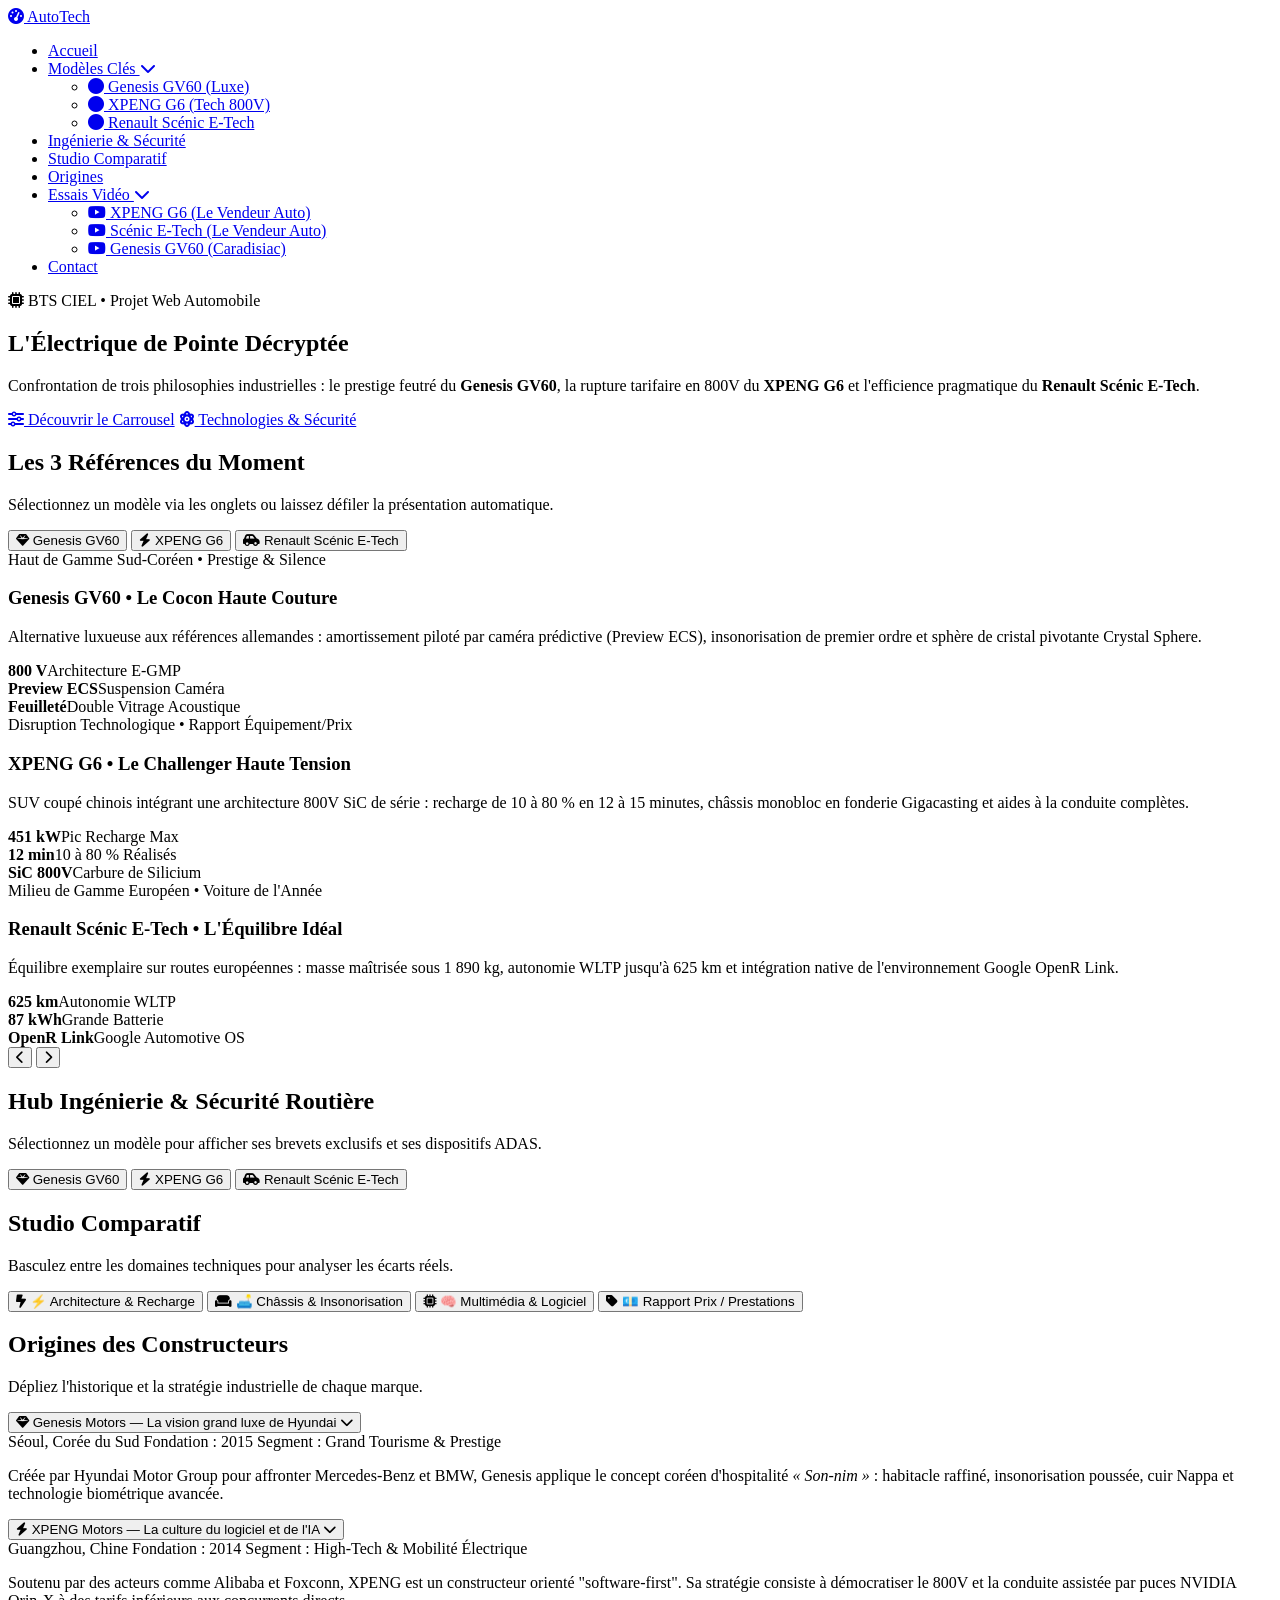
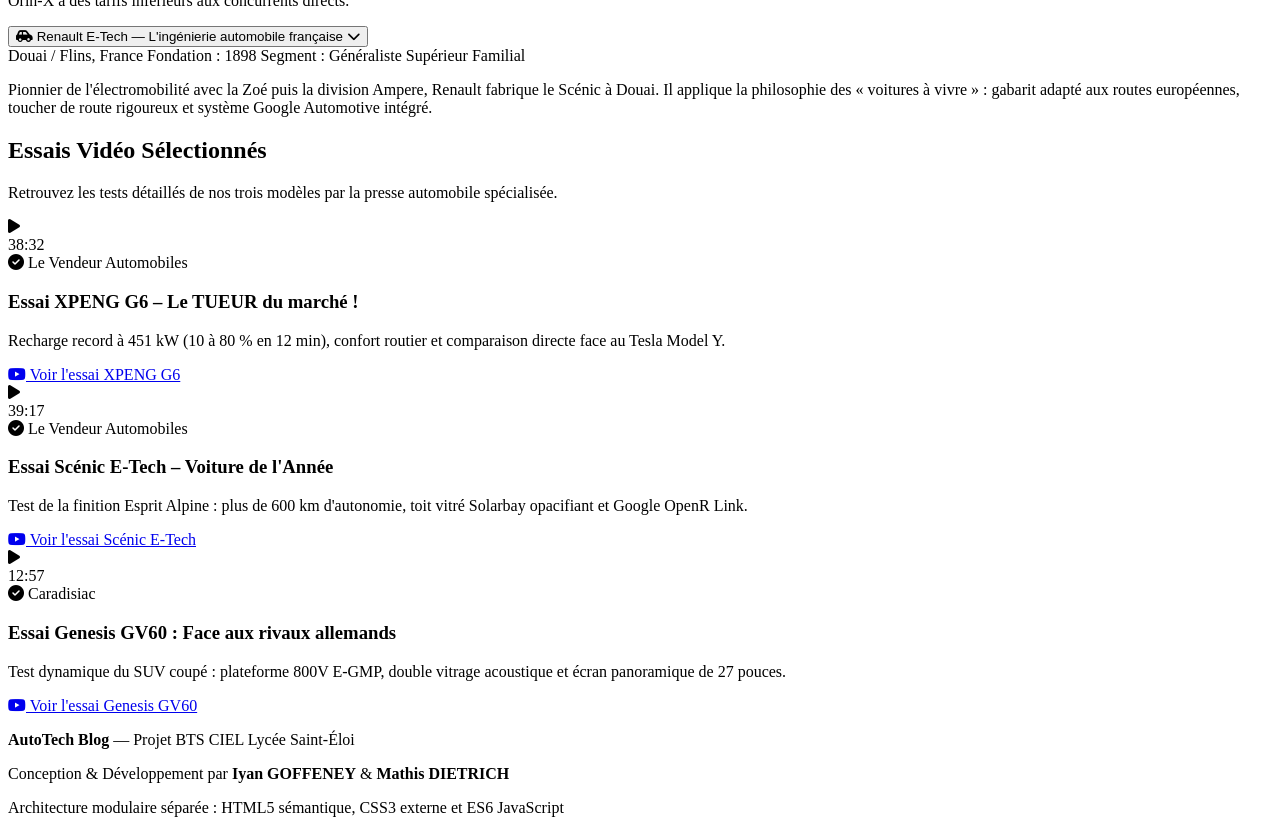
==== index.html @ 4a1c397e "Create index.html" ====
<!DOCTYPE html>
<html lang="fr">
<head>
  <meta charset="UTF-8">
  <meta name="viewport" content="width=device-width, initial-scale=1.0">
  <title>AutoTech Studio | Décryptage Automobile</title>
  <link rel="stylesheet" href="https://cdnjs.cloudflare.com/ajax/libs/font-awesome/6.4.0/css/all.min.css">
  <link rel="stylesheet" href="style.css">
  <script src="script.js" defer></script>
</head>
<body>

  <!-- Navigation principale -->
  <header class="navbar">
    <a href="#accueil" class="logo">
      <i class="fa-solid fa-gauge-high"></i> Auto<span>Tech</span>
    </a>

    <nav>
      <ul class="nav-links">
        <li><a href="#accueil">Accueil</a></li>
        <li class="dropdown">
          <a href="#marches">Modèles Clés <i class="fa-solid fa-chevron-down nav-arrow"></i></a>
          <ul class="dropdown-menu">
            <li><a href="#marches" onclick="goToSlide(0)"><i class="fa-solid fa-circle dot-genesis"></i> Genesis GV60 (Luxe)</a></li>
            <li><a href="#marches" onclick="goToSlide(1)"><i class="fa-solid fa-circle dot-xpeng"></i> XPENG G6 (Tech 800V)</a></li>
            <li><a href="#marches" onclick="goToSlide(2)"><i class="fa-solid fa-circle dot-renault"></i> Renault Scénic E-Tech</a></li>
          </ul>
        </li>
        <li><a href="#hub-tech">Ingénierie & Sécurité</a></li>
        <li><a href="#studio-comparatif">Studio Comparatif</a></li>
        <li><a href="#origines">Origines</a></li>
        <li class="dropdown">
          <a href="#essais-video">Essais Vidéo <i class="fa-solid fa-chevron-down nav-arrow"></i></a>
          <ul class="dropdown-menu">
            <li><a href="https://www.youtube.com/watch?v=ltkXoJF8B-E" target="_blank" rel="noopener noreferrer"><i class="fa-brands fa-youtube yt-icon"></i> XPENG G6 (Le Vendeur Auto)</a></li>
            <li><a href="https://www.youtube.com/watch?v=4BuDb6ZACgM" target="_blank" rel="noopener noreferrer"><i class="fa-brands fa-youtube yt-icon"></i> Scénic E-Tech (Le Vendeur Auto)</a></li>
            <li><a href="https://www.youtube.com/watch?v=0FBfq4QhIoo" target="_blank" rel="noopener noreferrer"><i class="fa-brands fa-youtube yt-icon"></i> Genesis GV60 (Caradisiac)</a></li>
          </ul>
        </li>
        <li><a href="#contact">Contact</a></li>
      </ul>
    </nav>
  </header>

  <!-- Section Accueil / Hero -->
  <section id="accueil" class="hero">
    <div class="hero-container">
      <span class="hero-badge"><i class="fa-solid fa-microchip"></i> BTS CIEL • Projet Web Automobile</span>
      <h1>L'Électrique de Pointe Décryptée</h1>
      <p>Confrontation de trois philosophies industrielles : le prestige feutré du <strong>Genesis GV60</strong>, la rupture tarifaire en 800V du <strong>XPENG G6</strong> et l'efficience pragmatique du <strong>Renault Scénic E-Tech</strong>.</p>
      <div class="hero-actions">
        <a href="#marches" class="btn-hero"><i class="fa-solid fa-sliders"></i> Découvrir le Carrousel</a>
        <a href="#hub-tech" class="btn-hero-outline"><i class="fa-solid fa-atom"></i> Technologies & Sécurité</a>
      </div>
    </div>
  </section>

  <!-- Section Carrousel interactif avec onglets et défilement automatique -->
  <section id="marches" class="carousel-section">
    <div class="section-header">
      <h2 class="section-title">Les 3 Références du Moment</h2>
      <p class="section-desc">Sélectionnez un modèle via les onglets ou laissez défiler la présentation automatique.</p>
    </div>

    <!-- Onglets de sélection directe du véhicule -->
    <div class="carousel-tabs-nav">
      <button class="car-tab active" onclick="goToSlide(0)">
        <i class="fa-solid fa-gem dot-genesis"></i> Genesis GV60
      </button>
      <button class="car-tab" onclick="goToSlide(1)">
        <i class="fa-solid fa-bolt dot-xpeng"></i> XPENG G6
      </button>
      <button class="car-tab" onclick="goToSlide(2)">
        <i class="fa-solid fa-car-side dot-renault"></i> Renault Scénic E-Tech
      </button>
    </div>

    <div class="carousel-wrapper">
      <div class="carousel-track">
        
        <!-- Slide 0 : Genesis -->
        <article class="carousel-slide slide-gv60 active">
          <span class="brand-pill pill-genesis">Haut de Gamme Sud-Coréen • Prestige & Silence</span>
          <h3>Genesis GV60 • Le Cocon Haute Couture</h3>
          <p>Alternative luxueuse aux références allemandes : amortissement piloté par caméra prédictive (Preview ECS), insonorisation de premier ordre et sphère de cristal pivotante Crystal Sphere.</p>
          <div class="specs-chips">
            <div class="spec-chip"><strong>800 V</strong><span>Architecture E-GMP</span></div>
            <div class="spec-chip"><strong>Preview ECS</strong><span>Suspension Caméra</span></div>
            <div class="spec-chip"><strong>Feuilleté</strong><span>Double Vitrage Acoustique</span></div>
          </div>
        </article>

        <!-- Slide 1 : XPENG -->
        <article class="carousel-slide slide-g6">
          <span class="brand-pill pill-xpeng">Disruption Technologique • Rapport Équipement/Prix</span>
          <h3>XPENG G6 • Le Challenger Haute Tension</h3>
          <p>SUV coupé chinois intégrant une architecture 800V SiC de série : recharge de 10 à 80 % en 12 à 15 minutes, châssis monobloc en fonderie Gigacasting et aides à la conduite complètes.</p>
          <div class="specs-chips">
            <div class="spec-chip"><strong>451 kW</strong><span>Pic Recharge Max</span></div>
            <div class="spec-chip"><strong>12 min</strong><span>10 à 80 % Réalisés</span></div>
            <div class="spec-chip"><strong>SiC 800V</strong><span>Carbure de Silicium</span></div>
          </div>
        </article>

        <!-- Slide 2 : Renault -->
        <article class="carousel-slide slide-scenic">
          <span class="brand-pill pill-renault">Milieu de Gamme Européen • Voiture de l'Année</span>
          <h3>Renault Scénic E-Tech • L'Équilibre Idéal</h3>
          <p>Équilibre exemplaire sur routes européennes : masse maîtrisée sous 1 890 kg, autonomie WLTP jusqu'à 625 km et intégration native de l'environnement Google OpenR Link.</p>
          <div class="specs-chips">
            <div class="spec-chip"><strong>625 km</strong><span>Autonomie WLTP</span></div>
            <div class="spec-chip"><strong>87 kWh</strong><span>Grande Batterie</span></div>
            <div class="spec-chip"><strong>OpenR Link</strong><span>Google Automotive OS</span></div>
          </div>
        </article>

      </div>

      <button class="carousel-ctrl ctrl-prev" id="btnPrev" aria-label="Précédent"><i class="fa-solid fa-chevron-left"></i></button>
      <button class="carousel-ctrl ctrl-next" id="btnNext" aria-label="Suivant"><i class="fa-solid fa-chevron-right"></i></button>
    </div>
  </section>

  <!-- Section Hub Ingénierie & Sécurité -->
  <section id="hub-tech" class="hub-container">
    <div class="section-header">
      <h2 class="section-title">Hub Ingénierie & Sécurité Routière</h2>
      <p class="section-desc">Sélectionnez un modèle pour afficher ses brevets exclusifs et ses dispositifs ADAS.</p>
    </div>

    <div class="model-selector-bar">
      <button class="model-nav-btn active-genesis" id="btnModelGenesis" onclick="selectModelHub('genesis')">
        <i class="fa-solid fa-gem dot-genesis"></i> Genesis GV60
      </button>
      <button class="model-nav-btn" id="btnModelXpeng" onclick="selectModelHub('xpeng')">
        <i class="fa-solid fa-bolt dot-xpeng"></i> XPENG G6
      </button>
      <button class="model-nav-btn" id="btnModelRenault" onclick="selectModelHub('renault')">
        <i class="fa-solid fa-car-side dot-renault"></i> Renault Scénic E-Tech
      </button>
    </div>

    <div class="hub-content-card" id="hubCard"></div>
  </section>

  <!-- Section Studio Comparatif -->
  <section id="studio-comparatif" class="studio-container">
    <div class="section-header">
      <h2 class="section-title">Studio Comparatif</h2>
      <p class="section-desc">Basculez entre les domaines techniques pour analyser les écarts réels.</p>
    </div>

    <div class="studio-tabs">
      <button class="tab-btn active" onclick="switchTopic('recharge', this)">
        <i class="fa-solid fa-bolt-lightning"></i> ⚡ Architecture & Recharge
      </button>
      <button class="tab-btn" onclick="switchTopic('confort', this)">
        <i class="fa-solid fa-couch"></i> 🛋️ Châssis & Insonorisation
      </button>
      <button class="tab-btn" onclick="switchTopic('multimedia', this)">
        <i class="fa-solid fa-microchip"></i> 🧠 Multimédia & Logiciel
      </button>
      <button class="tab-btn" onclick="switchTopic('budget', this)">
        <i class="fa-solid fa-tag"></i> 💶 Rapport Prix / Prestations
      </button>
    </div>

    <div class="comparison-cards-grid" id="comparisonGrid"></div>
  </section>

  <!-- Section Origines des constructeurs -->
  <section id="origines" class="accordion-section">
    <div class="section-header">
      <h2 class="section-title">Origines des Constructeurs</h2>
      <p class="section-desc">Dépliez l'historique et la stratégie industrielle de chaque marque.</p>
    </div>

    <div class="accordion-item active">
      <button class="accordion-header" onclick="toggleAccordion(this)">
        <span><i class="fa-solid fa-gem dot-genesis"></i> Genesis Motors — La vision grand luxe de Hyundai</span>
        <i class="fa-solid fa-chevron-down chevron"></i>
      </button>
      <div class="accordion-body">
        <div class="brand-meta">
          <span class="meta-tag">Séoul, Corée du Sud</span>
          <span class="meta-tag">Fondation : 2015</span>
          <span class="meta-tag">Segment : Grand Tourisme & Prestige</span>
        </div>
        <p>Créée par Hyundai Motor Group pour affronter Mercedes-Benz et BMW, Genesis applique le concept coréen d'hospitalité <em>« Son-nim »</em> : habitacle raffiné, insonorisation poussée, cuir Nappa et technologie biométrique avancée.</p>
      </div>
    </div>

    <div class="accordion-item">
      <button class="accordion-header" onclick="toggleAccordion(this)">
        <span><i class="fa-solid fa-bolt dot-xpeng"></i> XPENG Motors — La culture du logiciel et de l'IA</span>
        <i class="fa-solid fa-chevron-down chevron"></i>
      </button>
      <div class="accordion-body">
        <div class="brand-meta">
          <span class="meta-tag">Guangzhou, Chine</span>
          <span class="meta-tag">Fondation : 2014</span>
          <span class="meta-tag">Segment : High-Tech & Mobilité Électrique</span>
        </div>
        <p>Soutenu par des acteurs comme Alibaba et Foxconn, XPENG est un constructeur orienté "software-first". Sa stratégie consiste à démocratiser le 800V et la conduite assistée par puces NVIDIA Orin-X à des tarifs inférieurs aux concurrents directs.</p>
      </div>
    </div>

    <div class="accordion-item">
      <button class="accordion-header" onclick="toggleAccordion(this)">
        <span><i class="fa-solid fa-car-side dot-renault"></i> Renault E-Tech — L'ingénierie automobile française</span>
        <i class="fa-solid fa-chevron-down chevron"></i>
      </button>
      <div class="accordion-body">
        <div class="brand-meta">
          <span class="meta-tag">Douai / Flins, France</span>
          <span class="meta-tag">Fondation : 1898</span>
          <span class="meta-tag">Segment : Généraliste Supérieur Familial</span>
        </div>
        <p>Pionnier de l'électromobilité avec la Zoé puis la division Ampere, Renault fabrique le Scénic à Douai. Il applique la philosophie des « voitures à vivre » : gabarit adapté aux routes européennes, toucher de route rigoureux et système Google Automotive intégré.</p>
      </div>
    </div>
  </section>

  <!-- Section Essais Vidéo YouTube -->
  <section id="essais-video" class="video-section">
    <div class="section-header">
      <h2 class="section-title">Essais Vidéo Sélectionnés</h2>
      <p class="section-desc">Retrouvez les tests détaillés de nos trois modèles par la presse automobile spécialisée.</p>
    </div>

    <div class="video-grid">
      <article class="video-card">
        <div class="video-screen">
          <div class="play-btn-circle"><i class="fa-solid fa-play"></i></div>
          <span class="video-duration">38:32</span>
        </div>
        <div class="video-card-body">
          <div class="creator-tag"><i class="fa-solid fa-circle-check"></i> Le Vendeur Automobiles</div>
          <h3>Essai XPENG G6 – Le TUEUR du marché !</h3>
          <p>Recharge record à 451 kW (10 à 80 % en 12 min), confort routier et comparaison directe face au Tesla Model Y.</p>
          <a href="https://www.youtube.com/watch?v=ltkXoJF8B-E" target="_blank" rel="noopener noreferrer" class="btn-yt-link">
            <i class="fa-brands fa-youtube"></i> Voir l'essai XPENG G6
          </a>
        </div>
      </article>

      <article class="video-card">
        <div class="video-screen">
          <div class="play-btn-circle"><i class="fa-solid fa-play"></i></div>
          <span class="video-duration">39:17</span>
        </div>
        <div class="video-card-body">
          <div class="creator-tag"><i class="fa-solid fa-circle-check"></i> Le Vendeur Automobiles</div>
          <h3>Essai Scénic E-Tech – Voiture de l'Année</h3>
          <p>Test de la finition Esprit Alpine : plus de 600 km d'autonomie, toit vitré Solarbay opacifiant et Google OpenR Link.</p>
          <a href="https://www.youtube.com/watch?v=4BuDb6ZACgM" target="_blank" rel="noopener noreferrer" class="btn-yt-link">
            <i class="fa-brands fa-youtube"></i> Voir l'essai Scénic E-Tech
          </a>
        </div>
      </article>

      <article class="video-card">
        <div class="video-screen">
          <div class="play-btn-circle"><i class="fa-solid fa-play"></i></div>
          <span class="video-duration">12:57</span>
        </div>
        <div class="video-card-body">
          <div class="creator-tag"><i class="fa-solid fa-circle-check"></i> Caradisiac</div>
          <h3>Essai Genesis GV60 : Face aux rivaux allemands</h3>
          <p>Test dynamique du SUV coupé : plateforme 800V E-GMP, double vitrage acoustique et écran panoramique de 27 pouces.</p>
          <a href="https://www.youtube.com/watch?v=0FBfq4QhIoo" target="_blank" rel="noopener noreferrer" class="btn-yt-link">
            <i class="fa-brands fa-youtube"></i> Voir l'essai Genesis GV60
          </a>
        </div>
      </article>
    </div>
  </section>

  <!-- Pied de page -->
  <footer id="contact">
    <p><strong>AutoTech Blog</strong> — Projet BTS CIEL Lycée Saint-Éloi</p>
    <p>Conception & Développement par <strong>Iyan GOFFENEY</strong> & <strong>Mathis DIETRICH</strong></p>
    <p class="footer-sub">Architecture modulaire séparée : HTML5 sémantique, CSS3 externe et ES6 JavaScript</p>
  </footer>

</body>
</html>
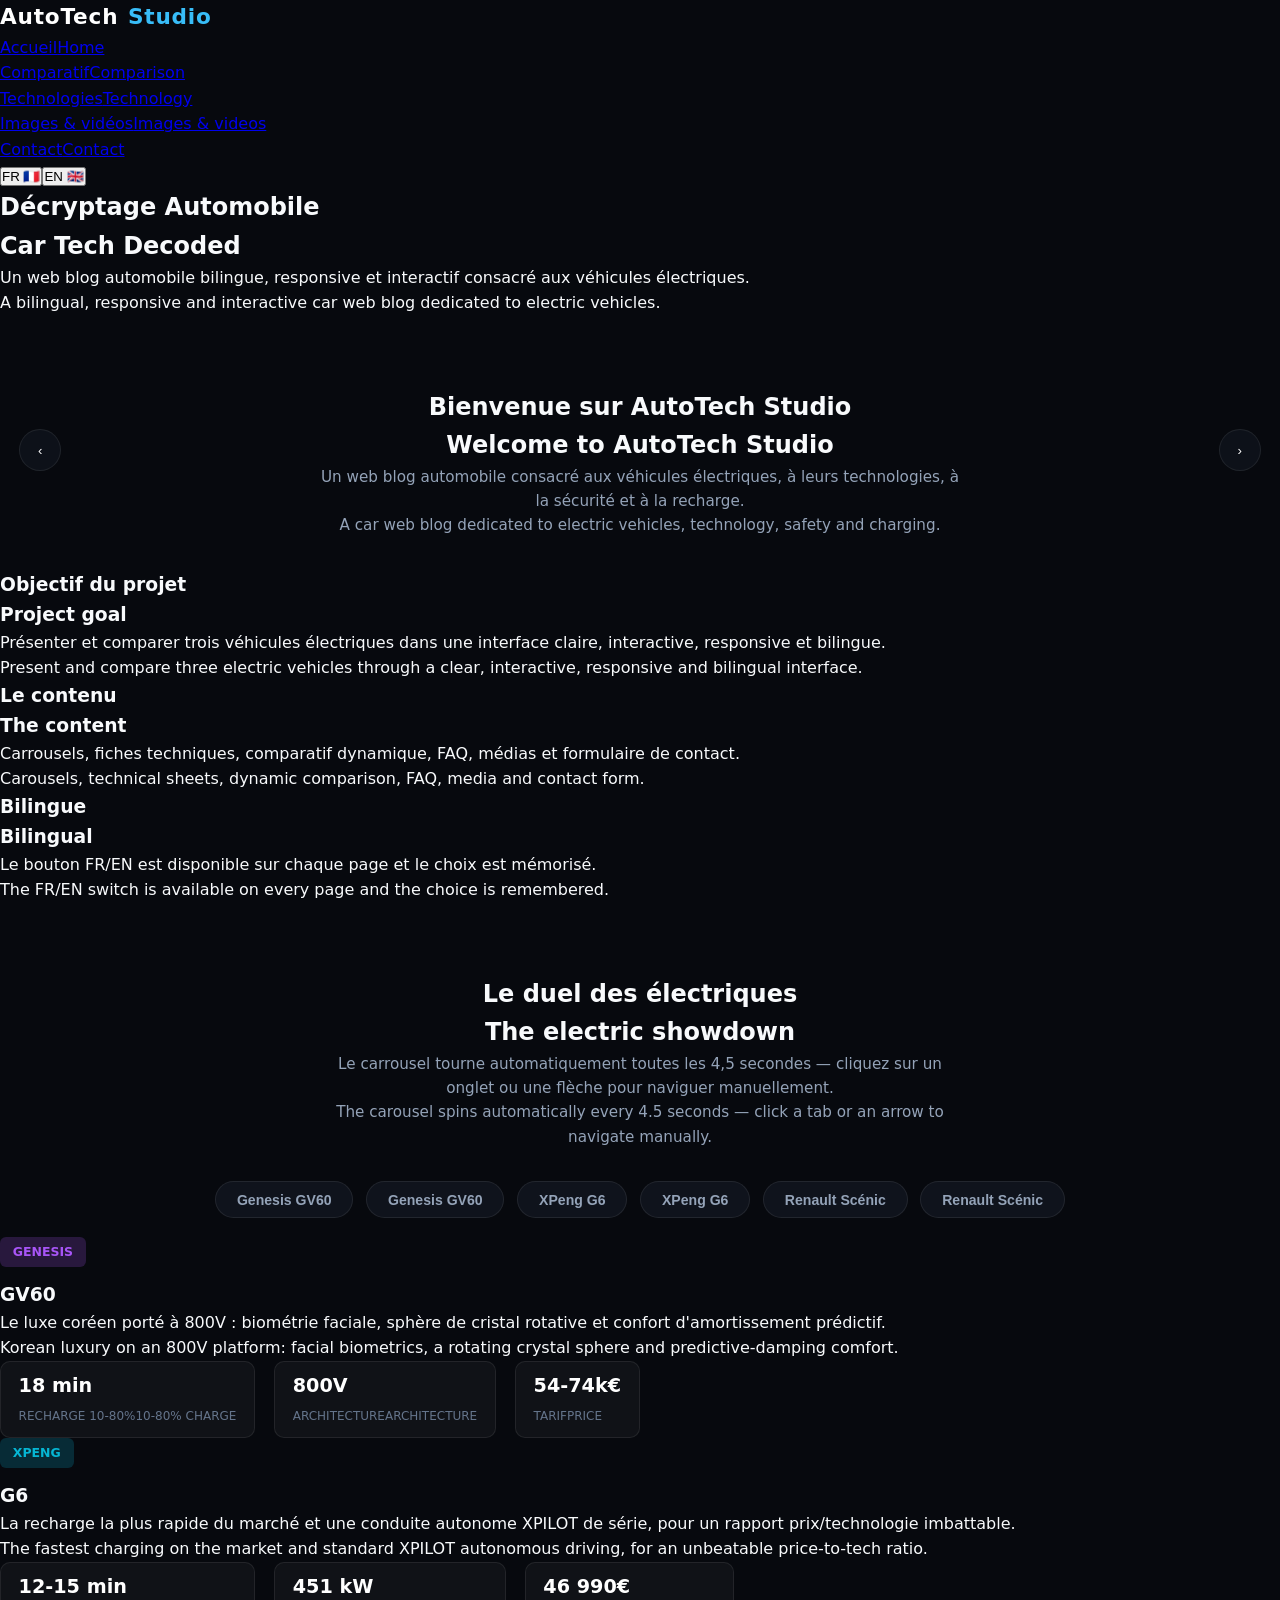
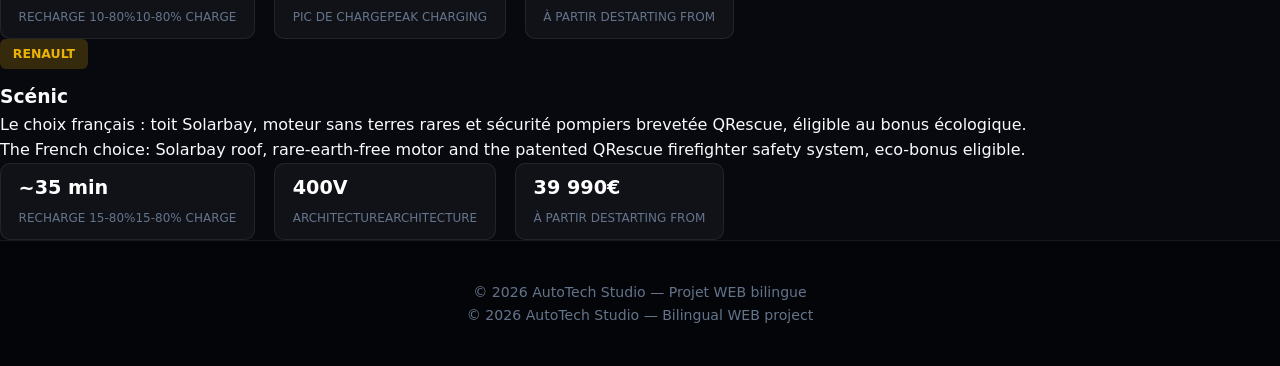
==== commit 4e91555d: "Update index.html" ====
--- a/index.html
+++ b/index.html
@@ -1,288 +1,61 @@
-<!DOCTYPE html>
-<html lang="fr">
-<head>
-  <meta charset="UTF-8">
-  <meta name="viewport" content="width=device-width, initial-scale=1.0">
-  <title>AutoTech Studio | Décryptage Automobile</title>
-  <link rel="stylesheet" href="https://cdnjs.cloudflare.com/ajax/libs/font-awesome/6.4.0/css/all.min.css">
-  <link rel="stylesheet" href="style.css">
-  <script src="script.js" defer></script>
-</head>
-<body>
-
-  <!-- Navigation principale -->
-  <header class="navbar">
-    <a href="#accueil" class="logo">
-      <i class="fa-solid fa-gauge-high"></i> Auto<span>Tech</span>
-    </a>
-
-    <nav>
-      <ul class="nav-links">
-        <li><a href="#accueil">Accueil</a></li>
-        <li class="dropdown">
-          <a href="#marches">Modèles Clés <i class="fa-solid fa-chevron-down nav-arrow"></i></a>
-          <ul class="dropdown-menu">
-            <li><a href="#marches" onclick="goToSlide(0)"><i class="fa-solid fa-circle dot-genesis"></i> Genesis GV60 (Luxe)</a></li>
-            <li><a href="#marches" onclick="goToSlide(1)"><i class="fa-solid fa-circle dot-xpeng"></i> XPENG G6 (Tech 800V)</a></li>
-            <li><a href="#marches" onclick="goToSlide(2)"><i class="fa-solid fa-circle dot-renault"></i> Renault Scénic E-Tech</a></li>
-          </ul>
-        </li>
-        <li><a href="#hub-tech">Ingénierie & Sécurité</a></li>
-        <li><a href="#studio-comparatif">Studio Comparatif</a></li>
-        <li><a href="#origines">Origines</a></li>
-        <li class="dropdown">
-          <a href="#essais-video">Essais Vidéo <i class="fa-solid fa-chevron-down nav-arrow"></i></a>
-          <ul class="dropdown-menu">
-            <li><a href="https://www.youtube.com/watch?v=ltkXoJF8B-E" target="_blank" rel="noopener noreferrer"><i class="fa-brands fa-youtube yt-icon"></i> XPENG G6 (Le Vendeur Auto)</a></li>
-            <li><a href="https://www.youtube.com/watch?v=4BuDb6ZACgM" target="_blank" rel="noopener noreferrer"><i class="fa-brands fa-youtube yt-icon"></i> Scénic E-Tech (Le Vendeur Auto)</a></li>
-            <li><a href="https://www.youtube.com/watch?v=0FBfq4QhIoo" target="_blank" rel="noopener noreferrer"><i class="fa-brands fa-youtube yt-icon"></i> Genesis GV60 (Caradisiac)</a></li>
-          </ul>
-        </li>
-        <li><a href="#contact">Contact</a></li>
-      </ul>
-    </nav>
-  </header>
-
-  <!-- Section Accueil / Hero -->
-  <section id="accueil" class="hero">
-    <div class="hero-container">
-      <span class="hero-badge"><i class="fa-solid fa-microchip"></i> BTS CIEL • Projet Web Automobile</span>
-      <h1>L'Électrique de Pointe Décryptée</h1>
-      <p>Confrontation de trois philosophies industrielles : le prestige feutré du <strong>Genesis GV60</strong>, la rupture tarifaire en 800V du <strong>XPENG G6</strong> et l'efficience pragmatique du <strong>Renault Scénic E-Tech</strong>.</p>
-      <div class="hero-actions">
-        <a href="#marches" class="btn-hero"><i class="fa-solid fa-sliders"></i> Découvrir le Carrousel</a>
-        <a href="#hub-tech" class="btn-hero-outline"><i class="fa-solid fa-atom"></i> Technologies & Sécurité</a>
-      </div>
-    </div>
-  </section>
-
-  <!-- Section Carrousel interactif avec onglets et défilement automatique -->
-  <section id="marches" class="carousel-section">
-    <div class="section-header">
-      <h2 class="section-title">Les 3 Références du Moment</h2>
-      <p class="section-desc">Sélectionnez un modèle via les onglets ou laissez défiler la présentation automatique.</p>
-    </div>
-
-    <!-- Onglets de sélection directe du véhicule -->
-    <div class="carousel-tabs-nav">
-      <button class="car-tab active" onclick="goToSlide(0)">
-        <i class="fa-solid fa-gem dot-genesis"></i> Genesis GV60
-      </button>
-      <button class="car-tab" onclick="goToSlide(1)">
-        <i class="fa-solid fa-bolt dot-xpeng"></i> XPENG G6
-      </button>
-      <button class="car-tab" onclick="goToSlide(2)">
-        <i class="fa-solid fa-car-side dot-renault"></i> Renault Scénic E-Tech
-      </button>
-    </div>
-
-    <div class="carousel-wrapper">
-      <div class="carousel-track">
-        
-        <!-- Slide 0 : Genesis -->
-        <article class="carousel-slide slide-gv60 active">
-          <span class="brand-pill pill-genesis">Haut de Gamme Sud-Coréen • Prestige & Silence</span>
-          <h3>Genesis GV60 • Le Cocon Haute Couture</h3>
-          <p>Alternative luxueuse aux références allemandes : amortissement piloté par caméra prédictive (Preview ECS), insonorisation de premier ordre et sphère de cristal pivotante Crystal Sphere.</p>
-          <div class="specs-chips">
-            <div class="spec-chip"><strong>800 V</strong><span>Architecture E-GMP</span></div>
-            <div class="spec-chip"><strong>Preview ECS</strong><span>Suspension Caméra</span></div>
-            <div class="spec-chip"><strong>Feuilleté</strong><span>Double Vitrage Acoustique</span></div>
-          </div>
-        </article>
-
-        <!-- Slide 1 : XPENG -->
-        <article class="carousel-slide slide-g6">
-          <span class="brand-pill pill-xpeng">Disruption Technologique • Rapport Équipement/Prix</span>
-          <h3>XPENG G6 • Le Challenger Haute Tension</h3>
-          <p>SUV coupé chinois intégrant une architecture 800V SiC de série : recharge de 10 à 80 % en 12 à 15 minutes, châssis monobloc en fonderie Gigacasting et aides à la conduite complètes.</p>
-          <div class="specs-chips">
-            <div class="spec-chip"><strong>451 kW</strong><span>Pic Recharge Max</span></div>
-            <div class="spec-chip"><strong>12 min</strong><span>10 à 80 % Réalisés</span></div>
-            <div class="spec-chip"><strong>SiC 800V</strong><span>Carbure de Silicium</span></div>
-          </div>
-        </article>
-
-        <!-- Slide 2 : Renault -->
-        <article class="carousel-slide slide-scenic">
-          <span class="brand-pill pill-renault">Milieu de Gamme Européen • Voiture de l'Année</span>
-          <h3>Renault Scénic E-Tech • L'Équilibre Idéal</h3>
-          <p>Équilibre exemplaire sur routes européennes : masse maîtrisée sous 1 890 kg, autonomie WLTP jusqu'à 625 km et intégration native de l'environnement Google OpenR Link.</p>
-          <div class="specs-chips">
-            <div class="spec-chip"><strong>625 km</strong><span>Autonomie WLTP</span></div>
-            <div class="spec-chip"><strong>87 kWh</strong><span>Grande Batterie</span></div>
-            <div class="spec-chip"><strong>OpenR Link</strong><span>Google Automotive OS</span></div>
-          </div>
-        </article>
-
-      </div>
-
-      <button class="carousel-ctrl ctrl-prev" id="btnPrev" aria-label="Précédent"><i class="fa-solid fa-chevron-left"></i></button>
-      <button class="carousel-ctrl ctrl-next" id="btnNext" aria-label="Suivant"><i class="fa-solid fa-chevron-right"></i></button>
-    </div>
-  </section>
-
-  <!-- Section Hub Ingénierie & Sécurité -->
-  <section id="hub-tech" class="hub-container">
-    <div class="section-header">
-      <h2 class="section-title">Hub Ingénierie & Sécurité Routière</h2>
-      <p class="section-desc">Sélectionnez un modèle pour afficher ses brevets exclusifs et ses dispositifs ADAS.</p>
-    </div>
-
-    <div class="model-selector-bar">
-      <button class="model-nav-btn active-genesis" id="btnModelGenesis" onclick="selectModelHub('genesis')">
-        <i class="fa-solid fa-gem dot-genesis"></i> Genesis GV60
-      </button>
-      <button class="model-nav-btn" id="btnModelXpeng" onclick="selectModelHub('xpeng')">
-        <i class="fa-solid fa-bolt dot-xpeng"></i> XPENG G6
-      </button>
-      <button class="model-nav-btn" id="btnModelRenault" onclick="selectModelHub('renault')">
-        <i class="fa-solid fa-car-side dot-renault"></i> Renault Scénic E-Tech
-      </button>
-    </div>
-
-    <div class="hub-content-card" id="hubCard"></div>
-  </section>
-
-  <!-- Section Studio Comparatif -->
-  <section id="studio-comparatif" class="studio-container">
-    <div class="section-header">
-      <h2 class="section-title">Studio Comparatif</h2>
-      <p class="section-desc">Basculez entre les domaines techniques pour analyser les écarts réels.</p>
-    </div>
-
-    <div class="studio-tabs">
-      <button class="tab-btn active" onclick="switchTopic('recharge', this)">
-        <i class="fa-solid fa-bolt-lightning"></i> ⚡ Architecture & Recharge
-      </button>
-      <button class="tab-btn" onclick="switchTopic('confort', this)">
-        <i class="fa-solid fa-couch"></i> 🛋️ Châssis & Insonorisation
-      </button>
-      <button class="tab-btn" onclick="switchTopic('multimedia', this)">
-        <i class="fa-solid fa-microchip"></i> 🧠 Multimédia & Logiciel
-      </button>
-      <button class="tab-btn" onclick="switchTopic('budget', this)">
-        <i class="fa-solid fa-tag"></i> 💶 Rapport Prix / Prestations
-      </button>
-    </div>
-
-    <div class="comparison-cards-grid" id="comparisonGrid"></div>
-  </section>
-
-  <!-- Section Origines des constructeurs -->
-  <section id="origines" class="accordion-section">
-    <div class="section-header">
-      <h2 class="section-title">Origines des Constructeurs</h2>
-      <p class="section-desc">Dépliez l'historique et la stratégie industrielle de chaque marque.</p>
-    </div>
-
-    <div class="accordion-item active">
-      <button class="accordion-header" onclick="toggleAccordion(this)">
-        <span><i class="fa-solid fa-gem dot-genesis"></i> Genesis Motors — La vision grand luxe de Hyundai</span>
-        <i class="fa-solid fa-chevron-down chevron"></i>
-      </button>
-      <div class="accordion-body">
-        <div class="brand-meta">
-          <span class="meta-tag">Séoul, Corée du Sud</span>
-          <span class="meta-tag">Fondation : 2015</span>
-          <span class="meta-tag">Segment : Grand Tourisme & Prestige</span>
-        </div>
-        <p>Créée par Hyundai Motor Group pour affronter Mercedes-Benz et BMW, Genesis applique le concept coréen d'hospitalité <em>« Son-nim »</em> : habitacle raffiné, insonorisation poussée, cuir Nappa et technologie biométrique avancée.</p>
-      </div>
-    </div>
-
-    <div class="accordion-item">
-      <button class="accordion-header" onclick="toggleAccordion(this)">
-        <span><i class="fa-solid fa-bolt dot-xpeng"></i> XPENG Motors — La culture du logiciel et de l'IA</span>
-        <i class="fa-solid fa-chevron-down chevron"></i>
-      </button>
-      <div class="accordion-body">
-        <div class="brand-meta">
-          <span class="meta-tag">Guangzhou, Chine</span>
-          <span class="meta-tag">Fondation : 2014</span>
-          <span class="meta-tag">Segment : High-Tech & Mobilité Électrique</span>
-        </div>
-        <p>Soutenu par des acteurs comme Alibaba et Foxconn, XPENG est un constructeur orienté "software-first". Sa stratégie consiste à démocratiser le 800V et la conduite assistée par puces NVIDIA Orin-X à des tarifs inférieurs aux concurrents directs.</p>
-      </div>
-    </div>
-
-    <div class="accordion-item">
-      <button class="accordion-header" onclick="toggleAccordion(this)">
-        <span><i class="fa-solid fa-car-side dot-renault"></i> Renault E-Tech — L'ingénierie automobile française</span>
-        <i class="fa-solid fa-chevron-down chevron"></i>
-      </button>
-      <div class="accordion-body">
-        <div class="brand-meta">
-          <span class="meta-tag">Douai / Flins, France</span>
-          <span class="meta-tag">Fondation : 1898</span>
-          <span class="meta-tag">Segment : Généraliste Supérieur Familial</span>
-        </div>
-        <p>Pionnier de l'électromobilité avec la Zoé puis la division Ampere, Renault fabrique le Scénic à Douai. Il applique la philosophie des « voitures à vivre » : gabarit adapté aux routes européennes, toucher de route rigoureux et système Google Automotive intégré.</p>
-      </div>
-    </div>
-  </section>
-
-  <!-- Section Essais Vidéo YouTube -->
-  <section id="essais-video" class="video-section">
-    <div class="section-header">
-      <h2 class="section-title">Essais Vidéo Sélectionnés</h2>
-      <p class="section-desc">Retrouvez les tests détaillés de nos trois modèles par la presse automobile spécialisée.</p>
-    </div>
-
-    <div class="video-grid">
-      <article class="video-card">
-        <div class="video-screen">
-          <div class="play-btn-circle"><i class="fa-solid fa-play"></i></div>
-          <span class="video-duration">38:32</span>
-        </div>
-        <div class="video-card-body">
-          <div class="creator-tag"><i class="fa-solid fa-circle-check"></i> Le Vendeur Automobiles</div>
-          <h3>Essai XPENG G6 – Le TUEUR du marché !</h3>
-          <p>Recharge record à 451 kW (10 à 80 % en 12 min), confort routier et comparaison directe face au Tesla Model Y.</p>
-          <a href="https://www.youtube.com/watch?v=ltkXoJF8B-E" target="_blank" rel="noopener noreferrer" class="btn-yt-link">
-            <i class="fa-brands fa-youtube"></i> Voir l'essai XPENG G6
-          </a>
-        </div>
-      </article>
-
-      <article class="video-card">
-        <div class="video-screen">
-          <div class="play-btn-circle"><i class="fa-solid fa-play"></i></div>
-          <span class="video-duration">39:17</span>
-        </div>
-        <div class="video-card-body">
-          <div class="creator-tag"><i class="fa-solid fa-circle-check"></i> Le Vendeur Automobiles</div>
-          <h3>Essai Scénic E-Tech – Voiture de l'Année</h3>
-          <p>Test de la finition Esprit Alpine : plus de 600 km d'autonomie, toit vitré Solarbay opacifiant et Google OpenR Link.</p>
-          <a href="https://www.youtube.com/watch?v=4BuDb6ZACgM" target="_blank" rel="noopener noreferrer" class="btn-yt-link">
-            <i class="fa-brands fa-youtube"></i> Voir l'essai Scénic E-Tech
-          </a>
-        </div>
-      </article>
-
-      <article class="video-card">
-        <div class="video-screen">
-          <div class="play-btn-circle"><i class="fa-solid fa-play"></i></div>
-          <span class="video-duration">12:57</span>
-        </div>
-        <div class="video-card-body">
-          <div class="creator-tag"><i class="fa-solid fa-circle-check"></i> Caradisiac</div>
-          <h3>Essai Genesis GV60 : Face aux rivaux allemands</h3>
-          <p>Test dynamique du SUV coupé : plateforme 800V E-GMP, double vitrage acoustique et écran panoramique de 27 pouces.</p>
-          <a href="https://www.youtube.com/watch?v=0FBfq4QhIoo" target="_blank" rel="noopener noreferrer" class="btn-yt-link">
-            <i class="fa-brands fa-youtube"></i> Voir l'essai Genesis GV60
-          </a>
-        </div>
-      </article>
-    </div>
-  </section>
-
-  <!-- Pied de page -->
-  <footer id="contact">
-    <p><strong>AutoTech Blog</strong> — Projet BTS CIEL Lycée Saint-Éloi</p>
-    <p>Conception & Développement par <strong>Iyan GOFFENEY</strong> & <strong>Mathis DIETRICH</strong></p>
-    <p class="footer-sub">Architecture modulaire séparée : HTML5 sémantique, CSS3 externe et ES6 JavaScript</p>
-  </footer>
-
-</body>
-</html>
+<!DOCTYPE html><html lang="fr"><head><meta charset="UTF-8"><meta name="viewport" content="width=device-width, initial-scale=1.0"><meta name="description" content="AutoTech Studio — blog automobile bilingue français/anglais."><title>AutoTech Studio — Accueil / Home</title><link rel="stylesheet" href="style.css"></head><body><div class="bandeau-damier"></div><header><div class="header-inner"><div class="logo">AutoTech<span>Studio</span></div><nav><ul>
+<li><a href="index.html" data-lang="fr">Accueil</a><a href="index.html" data-lang="en">Home</a></li>
+<li><a href="comparatif.html" data-lang="fr">Comparatif</a><a href="comparatif.html" data-lang="en">Comparison</a></li>
+<li><a href="technologies.html" data-lang="fr">Technologies</a><a href="technologies.html" data-lang="en">Technology</a></li>
+<li><a href="medias.html" data-lang="fr">Images & vidéos</a><a href="medias.html" data-lang="en">Images & videos</a></li>
+<li><a href="contact.html" data-lang="fr">Contact</a><a href="contact.html" data-lang="en">Contact</a></li>
+</ul></nav><div class="lang-switch"><button data-switch-lang="fr">FR 🇫🇷</button><button data-switch-lang="en">EN 🇬🇧</button></div></div></header><section class="page-hero"><h1 data-lang="fr">Décryptage Automobile</h1><h1 data-lang="en">Car Tech Decoded</h1><p data-lang="fr">Un web blog automobile bilingue, responsive et interactif consacré aux véhicules électriques.</p><p data-lang="en">A bilingual, responsive and interactive car web blog dedicated to electric vehicles.</p></section><main><section id="accueil"><div class="section-header"><h2 data-lang="fr">Bienvenue sur AutoTech Studio</h2><h2 data-lang="en">Welcome to AutoTech Studio</h2><p class="section-desc" data-lang="fr">Un web blog automobile consacré aux véhicules électriques, à leurs technologies, à la sécurité et à la recharge.</p><p class="section-desc" data-lang="en">A car web blog dedicated to electric vehicles, technology, safety and charging.</p></div><div class="info-grid"><article class="info-card"><h3 data-lang="fr">Objectif du projet</h3><h3 data-lang="en">Project goal</h3><p data-lang="fr">Présenter et comparer trois véhicules électriques dans une interface claire, interactive, responsive et bilingue.</p><p data-lang="en">Present and compare three electric vehicles through a clear, interactive, responsive and bilingual interface.</p></article><article class="info-card"><h3 data-lang="fr">Le contenu</h3><h3 data-lang="en">The content</h3><p data-lang="fr">Carrousels, fiches techniques, comparatif dynamique, FAQ, médias et formulaire de contact.</p><p data-lang="en">Carousels, technical sheets, dynamic comparison, FAQ, media and contact form.</p></article><article class="info-card"><h3 data-lang="fr">Bilingue</h3><h3 data-lang="en">Bilingual</h3><p data-lang="fr">Le bouton FR/EN est disponible sur chaque page et le choix est mémorisé.</p><p data-lang="en">The FR/EN switch is available on every page and the choice is remembered.</p></article></div></section><section id="carrousel">
+<div class="section-header">
+<h2 data-lang="fr">Le duel des électriques</h2>
+<h2 data-lang="en">The electric showdown</h2>
+<p class="section-desc" data-lang="fr">Le carrousel tourne automatiquement toutes les 4,5 secondes — cliquez sur un onglet ou une flèche pour naviguer manuellement.</p>
+<p class="section-desc" data-lang="en">The carousel spins automatically every 4.5 seconds — click a tab or an arrow to navigate manually.</p>
+</div>
+<div class="carousel-tabs-nav">
+<button class="car-tab" data-lang="fr">Genesis GV60</button>
+<button class="car-tab" data-lang="en">Genesis GV60</button>
+<button class="car-tab" data-lang="fr">XPeng G6</button>
+<button class="car-tab" data-lang="en">XPeng G6</button>
+<button class="car-tab" data-lang="fr">Renault Scénic</button>
+<button class="car-tab" data-lang="en">Renault Scénic</button>
+</div>
+<div class="carousel-3d-scene">
+<button class="carousel-ctrl ctrl-prev" id="btnPrev3d">‹</button>
+<div class="carousel-3d-stage">
+<div class="slide3d" style="background-image:url('images/genesis-gv60.jpg');">
+<span class="brand-pill pill-genesis">Genesis</span>
+<h3>GV60</h3>
+<p data-lang="fr">Le luxe coréen porté à 800V : biométrie faciale, sphère de cristal rotative et confort d'amortissement prédictif.</p>
+<p data-lang="en">Korean luxury on an 800V platform: facial biometrics, a rotating crystal sphere and predictive-damping comfort.</p>
+<div class="specs-chips">
+<div class="spec-chip"><strong>18 min</strong><span data-lang="fr">Recharge 10-80%</span><span data-lang="en">10-80% charge</span></div>
+<div class="spec-chip"><strong>800V</strong><span data-lang="fr">Architecture</span><span data-lang="en">Architecture</span></div>
+<div class="spec-chip"><strong>54-74k€</strong><span data-lang="fr">Tarif</span><span data-lang="en">Price</span></div>
+</div>
+</div>
+<div class="slide3d" style="background-image:url('images/xpeng-g6.jpg');">
+<span class="brand-pill pill-xpeng">XPeng</span>
+<h3>G6</h3>
+<p data-lang="fr">La recharge la plus rapide du marché et une conduite autonome XPILOT de série, pour un rapport prix/technologie imbattable.</p>
+<p data-lang="en">The fastest charging on the market and standard XPILOT autonomous driving, for an unbeatable price-to-tech ratio.</p>
+<div class="specs-chips">
+<div class="spec-chip"><strong>12-15 min</strong><span data-lang="fr">Recharge 10-80%</span><span data-lang="en">10-80% charge</span></div>
+<div class="spec-chip"><strong>451 kW</strong><span data-lang="fr">Pic de charge</span><span data-lang="en">Peak charging</span></div>
+<div class="spec-chip"><strong>46 990€</strong><span data-lang="fr">À partir de</span><span data-lang="en">Starting from</span></div>
+</div>
+</div>
+<div class="slide3d" style="background-image:url('images/renault-scenic.jpg');">
+<span class="brand-pill pill-renault">Renault</span>
+<h3>Scénic</h3>
+<p data-lang="fr">Le choix français : toit Solarbay, moteur sans terres rares et sécurité pompiers brevetée QRescue, éligible au bonus écologique.</p>
+<p data-lang="en">The French choice: Solarbay roof, rare-earth-free motor and the patented QRescue firefighter safety system, eco-bonus eligible.</p>
+<div class="specs-chips">
+<div class="spec-chip"><strong>~35 min</strong><span data-lang="fr">Recharge 15-80%</span><span data-lang="en">15-80% charge</span></div>
+<div class="spec-chip"><strong>400V</strong><span data-lang="fr">Architecture</span><span data-lang="en">Architecture</span></div>
+<div class="spec-chip"><strong>39 990€</strong><span data-lang="fr">À partir de</span><span data-lang="en">Starting from</span></div>
+</div>
+</div>
+</div>
+<button class="carousel-ctrl ctrl-next" id="btnNext3d">›</button>
+</div>
+</section></main><footer><p data-lang="fr">© 2026 AutoTech Studio — Projet WEB bilingue</p><p data-lang="en">© 2026 AutoTech Studio — Bilingual WEB project</p></footer><script src="main.js"></script></body></html>
--- a/style.css
+++ b/style.css
@@ -0,0 +1,872 @@
+:root {
+  --bg-space: #07090e;
+  --bg-surface: #0f131c;
+  --border-soft: rgba(255, 255, 255, 0.08);
+  --primary: #0284c7;
+  --primary-glow: #38bdf8;
+  
+  --color-genesis: #a855f7;
+  --glow-genesis: rgba(168, 85, 247, 0.3);
+  --color-xpeng: #06b6d4;
+  --glow-xpeng: rgba(6, 182, 212, 0.3);
+  --color-renault: #eab308;
+  --glow-renault: rgba(234, 179, 8, 0.3);
+  --color-safety: #10b981;
+
+  --text-bright: #f8fafc;
+  --text-dim: #94a3b8;
+  --text-darker: #64748b;
+}
+
+* {
+  margin: 0;
+  padding: 0;
+  box-sizing: border-box;
+}
+
+body {
+  font-family: 'Segoe UI', system-ui, -apple-system, sans-serif;
+  background-color: var(--bg-space);
+  color: var(--text-bright);
+  line-height: 1.6;
+  overflow-x: hidden;
+}
+
+/* Navigation */
+.navbar {
+  position: sticky;
+  top: 0;
+  z-index: 1000;
+  display: flex;
+  justify-content: space-between;
+  align-items: center;
+  padding: 0.9rem 6%;
+  background: rgba(7, 9, 14, 0.92);
+  backdrop-filter: blur(16px);
+  border-bottom: 1px solid var(--border-soft);
+}
+
+.logo {
+  font-size: 1.35rem;
+  font-weight: 800;
+  letter-spacing: 0.8px;
+  color: #fff;
+  display: flex;
+  align-items: center;
+  gap: 0.6rem;
+  text-decoration: none;
+}
+
+.logo span {
+  color: var(--primary-glow);
+}
+
+.nav-links {
+  display: flex;
+  list-style: none;
+  align-items: center;
+  gap: 1.5rem;
+}
+
+.nav-links > li {
+  position: relative;
+}
+
+.nav-links a {
+  color: var(--text-dim);
+  text-decoration: none;
+  font-size: 0.9rem;
+  font-weight: 500;
+  padding: 0.5rem 0.3rem;
+  display: inline-flex;
+  align-items: center;
+  gap: 0.35rem;
+  transition: color 0.2s ease;
+}
+
+.nav-links a:hover {
+  color: var(--primary-glow);
+}
+
+.nav-arrow {
+  font-size: 0.7rem;
+}
+
+/* Menus déroulants */
+.dropdown-menu {
+  position: absolute;
+  top: 100%;
+  left: 0;
+  width: 275px;
+  background: rgba(15, 19, 28, 0.97);
+  backdrop-filter: blur(20px);
+  border: 1px solid var(--border-soft);
+  border-radius: 12px;
+  padding: 0.6rem;
+  box-shadow: 0 15px 35px rgba(0, 0, 0, 0.75);
+  list-style: none;
+  opacity: 0;
+  visibility: hidden;
+  transform: translateY(10px);
+  transition: all 0.25s cubic-bezier(0.16, 1, 0.3, 1);
+  z-index: 1001;
+}
+
+.dropdown:hover .dropdown-menu {
+  opacity: 1;
+  visibility: visible;
+  transform: translateY(0);
+}
+
+.dropdown-menu li {
+  margin-bottom: 0.2rem;
+}
+
+.dropdown-menu a {
+  padding: 0.65rem 0.9rem;
+  border-radius: 8px;
+  font-size: 0.86rem;
+  color: var(--text-dim);
+  display: flex;
+  align-items: center;
+  gap: 0.7rem;
+  transition: all 0.2s;
+}
+
+.dropdown-menu a:hover {
+  background: rgba(255, 255, 255, 0.05);
+  color: #fff;
+  transform: translateX(4px);
+}
+
+.dot-genesis { color: var(--color-genesis); font-size: 0.5rem; }
+.dot-xpeng { color: var(--color-xpeng); font-size: 0.5rem; }
+.dot-renault { color: var(--color-renault); font-size: 0.5rem; }
+.yt-icon { color: #ef4444; }
+
+/* Hero / Accueil */
+.hero {
+  position: relative;
+  padding: 4.5rem 1.5rem 3.5rem 1.5rem;
+  text-align: center;
+  border-bottom: 1px solid var(--border-soft);
+  background: radial-gradient(circle at 50% 20%, #151a27 0%, var(--bg-space) 80%);
+  overflow: hidden;
+}
+
+.hero::before {
+  content: "";
+  position: absolute;
+  inset: 0;
+  background-image: 
+    linear-gradient(to right, rgba(255, 255, 255, 0.02) 1px, transparent 1px),
+    linear-gradient(to bottom, rgba(255, 255, 255, 0.02) 1px, transparent 1px);
+  background-size: 45px 45px;
+  pointer-events: none;
+}
+
+.hero-container {
+  position: relative;
+  z-index: 2;
+  max-width: 880px;
+  margin: 0 auto;
+}
+
+.hero-badge {
+  display: inline-flex;
+  align-items: center;
+  gap: 0.5rem;
+  padding: 0.35rem 1rem;
+  border-radius: 30px;
+  background: rgba(56, 189, 248, 0.1);
+  border: 1px solid rgba(56, 189, 248, 0.3);
+  color: var(--primary-glow);
+  font-size: 0.82rem;
+  font-weight: 600;
+  margin-bottom: 1.2rem;
+}
+
+.hero h1 {
+  font-size: 2.7rem;
+  font-weight: 800;
+  line-height: 1.2;
+  margin-bottom: 1rem;
+  background: linear-gradient(180deg, #ffffff 40%, #94a3b8 100%);
+  -webkit-background-clip: text;
+  -webkit-text-fill-color: transparent;
+}
+
+.hero p {
+  font-size: 1.1rem;
+  color: var(--text-dim);
+  margin-bottom: 2rem;
+}
+
+.hero-actions {
+  display: flex;
+  justify-content: center;
+  gap: 1rem;
+  flex-wrap: wrap;
+}
+
+.btn-hero {
+  display: inline-flex;
+  align-items: center;
+  gap: 0.6rem;
+  padding: 0.8rem 1.6rem;
+  background: linear-gradient(135deg, var(--primary) 0%, #0369a1 100%);
+  color: white;
+  border-radius: 10px;
+  text-decoration: none;
+  font-weight: 600;
+  font-size: 0.92rem;
+  box-shadow: 0 8px 25px rgba(2, 132, 199, 0.4);
+  transition: transform 0.2s;
+}
+
+.btn-hero:hover {
+  transform: translateY(-2px);
+}
+
+.btn-hero-outline {
+  display: inline-flex;
+  align-items: center;
+  gap: 0.6rem;
+  padding: 0.8rem 1.6rem;
+  background: rgba(255, 255, 255, 0.04);
+  border: 1px solid var(--border-soft);
+  color: var(--text-bright);
+  border-radius: 10px;
+  text-decoration: none;
+  font-weight: 600;
+  font-size: 0.92rem;
+  transition: background 0.2s, border-color 0.2s;
+}
+
+.btn-hero-outline:hover {
+  background: rgba(255, 255, 255, 0.08);
+  border-color: rgba(255, 255, 255, 0.2);
+}
+
+/* Titres génériques */
+.section-header {
+  text-align: center;
+  margin: 4.5rem 0 2rem 0;
+  padding: 0 1rem;
+}
+
+.section-title {
+  font-size: 2.1rem;
+  font-weight: 800;
+  margin-bottom: 0.4rem;
+}
+
+.section-desc {
+  color: var(--text-dim);
+  font-size: 0.95rem;
+  max-width: 650px;
+  margin: 0 auto;
+}
+
+/* Carrousel */
+.carousel-section {
+  max-width: 1100px;
+  margin: 0 auto;
+  padding: 0 1.5rem;
+}
+
+/* Onglets de contrôle du carrousel */
+.carousel-tabs-nav {
+  display: flex;
+  justify-content: center;
+  gap: 0.8rem;
+  margin-bottom: 1.2rem;
+  flex-wrap: wrap;
+}
+
+.car-tab {
+  background: var(--bg-surface);
+  border: 1px solid var(--border-soft);
+  color: var(--text-dim);
+  padding: 0.6rem 1.3rem;
+  border-radius: 25px;
+  font-size: 0.88rem;
+  font-weight: 700;
+  cursor: pointer;
+  display: inline-flex;
+  align-items: center;
+  gap: 0.5rem;
+  transition: all 0.25s ease;
+}
+
+.car-tab:hover {
+  color: #fff;
+  border-color: rgba(255, 255, 255, 0.25);
+  transform: translateY(-2px);
+}
+
+.car-tab.active {
+  background: rgba(255, 255, 255, 0.08);
+  border-color: var(--primary-glow);
+  color: #fff;
+  box-shadow: 0 0 15px rgba(56, 189, 248, 0.25);
+}
+
+.carousel-wrapper {
+  position: relative;
+  border-radius: 20px;
+  overflow: hidden;
+  border: 1px solid var(--border-soft);
+  box-shadow: 0 20px 40px rgba(0, 0, 0, 0.6);
+  background: var(--bg-surface);
+  min-height: 380px;
+}
+
+.carousel-slide {
+  position: absolute;
+  inset: 0;
+  opacity: 0;
+  display: flex;
+  flex-direction: column;
+  justify-content: center;
+  padding: 2.5rem 4rem;
+  transition: opacity 0.5s ease;
+}
+
+.carousel-slide.active {
+  opacity: 1;
+  position: relative;
+}
+
+.slide-gv60 {
+  background: radial-gradient(circle at 85% 15%, var(--glow-genesis), transparent 50%),
+              linear-gradient(135deg, #181126 0%, var(--bg-surface) 100%);
+  border-left: 6px solid var(--color-genesis);
+}
+
+.slide-g6 {
+  background: radial-gradient(circle at 85% 15%, var(--glow-xpeng), transparent 50%),
+              linear-gradient(135deg, #0d1a29 0%, var(--bg-surface) 100%);
+  border-left: 6px solid var(--color-xpeng);
+}
+
+.slide-scenic {
+  background: radial-gradient(circle at 85% 15%, var(--glow-renault), transparent 50%),
+              linear-gradient(135deg, #1e1b0e 0%, var(--bg-surface) 100%);
+  border-left: 6px solid var(--color-renault);
+}
+
+.brand-pill {
+  display: inline-flex;
+  align-items: center;
+  gap: 0.5rem;
+  font-size: 0.78rem;
+  font-weight: 700;
+  text-transform: uppercase;
+  padding: 0.3rem 0.8rem;
+  border-radius: 6px;
+  margin-bottom: 0.8rem;
+  width: fit-content;
+}
+
+.pill-genesis { background: rgba(168, 85, 247, 0.2); color: var(--color-genesis); }
+.pill-xpeng { background: rgba(6, 182, 212, 0.2); color: var(--color-xpeng); }
+.pill-renault { background: rgba(234, 179, 8, 0.2); color: var(--color-renault); }
+
+.carousel-slide h3 {
+  font-size: 2rem;
+  margin-bottom: 0.6rem;
+}
+
+.carousel-slide p {
+  color: var(--text-dim);
+  font-size: 1rem;
+  max-width: 720px;
+  margin-bottom: 1.8rem;
+}
+
+.specs-chips {
+  display: flex;
+  gap: 1.2rem;
+  flex-wrap: wrap;
+}
+
+.spec-chip {
+  background: rgba(255, 255, 255, 0.04);
+  border: 1px solid rgba(255, 255, 255, 0.08);
+  padding: 0.6rem 1.1rem;
+  border-radius: 10px;
+}
+
+.spec-chip strong {
+  display: block;
+  font-size: 1.2rem;
+  font-weight: 800;
+  color: #fff;
+}
+
+.spec-chip span {
+  font-size: 0.75rem;
+  color: var(--text-darker);
+  text-transform: uppercase;
+}
+
+.carousel-ctrl {
+  position: absolute;
+  top: 50%;
+  transform: translateY(-50%);
+  width: 42px;
+  height: 42px;
+  border-radius: 50%;
+  background: rgba(15, 19, 28, 0.85);
+  border: 1px solid var(--border-soft);
+  color: white;
+  display: flex;
+  align-items: center;
+  justify-content: center;
+  cursor: pointer;
+  z-index: 10;
+  transition: all 0.2s;
+}
+
+.carousel-ctrl:hover {
+  background: var(--primary);
+  border-color: var(--primary);
+}
+
+.ctrl-prev { left: 1.2rem; }
+.ctrl-next { right: 1.2rem; }
+
+/* Hub Ingénierie & Sécurité */
+.hub-container {
+  max-width: 1100px;
+  margin: 0 auto;
+  padding: 0 1.5rem;
+}
+
+.model-selector-bar {
+  display: flex;
+  justify-content: center;
+  gap: 1rem;
+  margin-bottom: 2rem;
+  flex-wrap: wrap;
+}
+
+.model-nav-btn {
+  background: var(--bg-surface);
+  border: 1px solid var(--border-soft);
+  color: var(--text-dim);
+  padding: 0.75rem 1.5rem;
+  border-radius: 12px;
+  font-size: 0.95rem;
+  font-weight: 700;
+  cursor: pointer;
+  display: inline-flex;
+  align-items: center;
+  gap: 0.6rem;
+  transition: all 0.2s;
+}
+
+.model-nav-btn:hover {
+  color: #fff;
+  border-color: rgba(255, 255, 255, 0.2);
+}
+
+.model-nav-btn.active-genesis {
+  border-color: var(--color-genesis);
+  color: #fff;
+  background: rgba(168, 85, 247, 0.15);
+  box-shadow: 0 0 20px var(--glow-genesis);
+}
+
+.model-nav-btn.active-xpeng {
+  border-color: var(--color-xpeng);
+  color: #fff;
+  background: rgba(6, 182, 212, 0.15);
+  box-shadow: 0 0 20px var(--glow-xpeng);
+}
+
+.model-nav-btn.active-renault {
+  border-color: var(--color-renault);
+  color: #fff;
+  background: rgba(234, 179, 8, 0.15);
+  box-shadow: 0 0 20px var(--glow-renault);
+}
+
+.hub-content-card {
+  background: var(--bg-surface);
+  border-radius: 20px;
+  border: 1px solid var(--border-soft);
+  padding: 2.2rem;
+  display: grid;
+  grid-template-columns: 1fr 1fr;
+  gap: 2.5rem;
+  box-shadow: 0 15px 35px rgba(0, 0, 0, 0.5);
+}
+
+.hub-col-title {
+  font-size: 1.15rem;
+  font-weight: 700;
+  color: #fff;
+  display: flex;
+  align-items: center;
+  gap: 0.6rem;
+  margin-bottom: 1.2rem;
+  padding-bottom: 0.6rem;
+  border-bottom: 1px solid var(--border-soft);
+}
+
+.tech-mini-list {
+  list-style: none;
+  display: flex;
+  flex-direction: column;
+  gap: 0.9rem;
+}
+
+.tech-mini-item {
+  background: rgba(255, 255, 255, 0.025);
+  border: 1px solid rgba(255, 255, 255, 0.05);
+  padding: 0.85rem 1.1rem;
+  border-radius: 10px;
+}
+
+.tech-mini-item h5 {
+  font-size: 0.92rem;
+  color: var(--primary-glow);
+  margin-bottom: 0.25rem;
+  display: flex;
+  align-items: center;
+  gap: 0.5rem;
+}
+
+.tech-mini-item p {
+  font-size: 0.86rem;
+  color: var(--text-dim);
+  line-height: 1.45;
+}
+
+/* Studio Comparatif */
+.studio-container {
+  max-width: 1100px;
+  margin: 0 auto;
+  padding: 0 1.5rem;
+}
+
+.studio-tabs {
+  display: flex;
+  justify-content: center;
+  gap: 0.8rem;
+  margin-bottom: 2rem;
+  flex-wrap: wrap;
+}
+
+.tab-btn {
+  background: var(--bg-surface);
+  border: 1px solid var(--border-soft);
+  color: var(--text-dim);
+  padding: 0.65rem 1.2rem;
+  border-radius: 30px;
+  font-size: 0.88rem;
+  font-weight: 600;
+  cursor: pointer;
+  display: inline-flex;
+  align-items: center;
+  gap: 0.5rem;
+  transition: all 0.2s ease;
+}
+
+.tab-btn:hover {
+  color: #fff;
+}
+
+.tab-btn.active {
+  background: linear-gradient(135deg, rgba(2, 132, 199, 0.25) 0%, rgba(56, 189, 248, 0.1) 100%);
+  border-color: var(--primary-glow);
+  color: #fff;
+}
+
+.comparison-cards-grid {
+  display: grid;
+  grid-template-columns: repeat(auto-fit, minmax(310px, 1fr));
+  gap: 1.6rem;
+}
+
+.lux-compare-card {
+  background: var(--bg-surface);
+  border-radius: 16px;
+  border: 1px solid var(--border-soft);
+  padding: 1.6rem;
+  display: flex;
+  flex-direction: column;
+  justify-content: space-between;
+}
+
+.card-border-genesis { border-top: 4px solid var(--color-genesis); }
+.card-border-xpeng { border-top: 4px solid var(--color-xpeng); }
+.card-border-renault { border-top: 4px solid var(--color-renault); }
+
+.lux-card-header {
+  display: flex;
+  justify-content: space-between;
+  align-items: flex-start;
+  margin-bottom: 1rem;
+}
+
+.lux-card-header h4 {
+  font-size: 1.2rem;
+  color: #fff;
+}
+
+.lux-card-header span {
+  font-size: 0.78rem;
+  color: var(--text-darker);
+  text-transform: uppercase;
+  font-weight: 600;
+}
+
+.badge-score {
+  font-size: 0.8rem;
+  font-weight: 800;
+  padding: 0.25rem 0.65rem;
+  border-radius: 15px;
+}
+
+.score-genesis { background: rgba(168, 85, 247, 0.15); color: var(--color-genesis); border: 1px solid rgba(168, 85, 247, 0.3); }
+.score-xpeng { background: rgba(6, 182, 212, 0.15); color: var(--color-xpeng); border: 1px solid rgba(6, 182, 212, 0.3); }
+.score-renault { background: rgba(234, 179, 8, 0.15); color: var(--color-renault); border: 1px solid rgba(234, 179, 8, 0.3); }
+
+.lux-card-content {
+  font-size: 0.92rem;
+  color: var(--text-dim);
+  margin-bottom: 1.4rem;
+  min-height: 70px;
+}
+
+.telemetry-gauge {
+  background: rgba(255, 255, 255, 0.04);
+  padding: 0.8rem;
+  border-radius: 10px;
+}
+
+.gauge-label {
+  display: flex;
+  justify-content: space-between;
+  font-size: 0.78rem;
+  color: var(--text-darker);
+  margin-bottom: 0.4rem;
+  font-weight: 600;
+  text-transform: uppercase;
+}
+
+.gauge-track {
+  height: 5px;
+  background: #1a2230;
+  border-radius: 3px;
+  overflow: hidden;
+}
+
+.gauge-fill {
+  height: 100%;
+  border-radius: 3px;
+}
+
+.fill-genesis { background: var(--color-genesis); }
+.fill-xpeng { background: var(--color-xpeng); }
+.fill-renault { background: var(--color-renault); }
+
+/* Accordéons */
+.accordion-section {
+  max-width: 1000px;
+  margin: 0 auto;
+  padding: 0 1.5rem;
+}
+
+.accordion-item {
+  background: var(--bg-surface);
+  border: 1px solid var(--border-soft);
+  border-radius: 12px;
+  margin-bottom: 0.8rem;
+  overflow: hidden;
+}
+
+.accordion-header {
+  width: 100%;
+  padding: 1.1rem 1.4rem;
+  background: none;
+  border: none;
+  color: #fff;
+  font-size: 1.05rem;
+  font-weight: 700;
+  display: flex;
+  justify-content: space-between;
+  align-items: center;
+  cursor: pointer;
+}
+
+.accordion-header i.chevron {
+  color: var(--text-darker);
+  transition: transform 0.3s ease;
+}
+
+.accordion-item.active .accordion-header i.chevron {
+  transform: rotate(180deg);
+  color: var(--primary-glow);
+}
+
+.accordion-body {
+  max-height: 0;
+  overflow: hidden;
+  transition: max-height 0.35s ease;
+  padding: 0 1.4rem;
+  color: var(--text-dim);
+  font-size: 0.92rem;
+}
+
+.accordion-item.active .accordion-body {
+  padding-bottom: 1.4rem;
+}
+
+.brand-meta {
+  display: flex;
+  gap: 0.8rem;
+  margin-bottom: 0.8rem;
+  font-size: 0.82rem;
+}
+
+.meta-tag {
+  background: rgba(255, 255, 255, 0.05);
+  padding: 0.2rem 0.6rem;
+  border-radius: 6px;
+  color: var(--text-bright);
+}
+
+/* Section Vidéos */
+.video-section {
+  max-width: 1100px;
+  margin: 0 auto;
+  padding: 0 1.5rem 4.5rem 1.5rem;
+}
+
+.video-grid {
+  display: grid;
+  grid-template-columns: repeat(auto-fit, minmax(300px, 1fr));
+  gap: 1.6rem;
+}
+
+.video-card {
+  background: var(--bg-surface);
+  border-radius: 16px;
+  overflow: hidden;
+  border: 1px solid var(--border-soft);
+  display: flex;
+  flex-direction: column;
+}
+
+.video-screen {
+  height: 150px;
+  background: radial-gradient(circle at center, #2b1115 0%, #0d0c11 100%);
+  display: flex;
+  flex-direction: column;
+  align-items: center;
+  justify-content: center;
+  position: relative;
+  border-bottom: 2px solid #ef4444;
+}
+
+.play-btn-circle {
+  width: 48px;
+  height: 48px;
+  background: #ef4444;
+  color: white;
+  border-radius: 50%;
+  display: flex;
+  align-items: center;
+  justify-content: center;
+  font-size: 1.2rem;
+  box-shadow: 0 0 20px rgba(239, 68, 68, 0.5);
+}
+
+.video-duration {
+  position: absolute;
+  bottom: 0.6rem;
+  right: 0.6rem;
+  background: rgba(0, 0, 0, 0.85);
+  font-size: 0.72rem;
+  font-weight: 700;
+  padding: 0.2rem 0.45rem;
+  border-radius: 4px;
+  color: #f1f5f9;
+}
+
+.video-card-body {
+  padding: 1.3rem;
+  flex-grow: 1;
+  display: flex;
+  flex-direction: column;
+  justify-content: space-between;
+}
+
+.creator-tag {
+  display: flex;
+  align-items: center;
+  gap: 0.5rem;
+  color: var(--primary-glow);
+  font-size: 0.85rem;
+  font-weight: 700;
+  margin-bottom: 0.4rem;
+}
+
+.video-card-body h3 {
+  font-size: 1.02rem;
+  margin-bottom: 0.5rem;
+  color: #fff;
+}
+
+.video-card-body p {
+  font-size: 0.86rem;
+  color: var(--text-dim);
+  margin-bottom: 1.1rem;
+}
+
+.btn-yt-link {
+  display: inline-flex;
+  align-items: center;
+  justify-content: center;
+  gap: 0.5rem;
+  background: #181d28;
+  color: #f87171;
+  padding: 0.65rem 1rem;
+  border-radius: 8px;
+  text-decoration: none;
+  font-weight: 600;
+  font-size: 0.85rem;
+  border: 1px solid rgba(255, 255, 255, 0.08);
+  transition: all 0.2s;
+}
+
+.btn-yt-link:hover {
+  background: #ef4444;
+  color: white;
+}
+
+/* Footer */
+footer {
+  background: #040508;
+  border-top: 1px solid var(--border-soft);
+  padding: 2.5rem 1.5rem;
+  text-align: center;
+  color: var(--text-darker);
+  font-size: 0.88rem;
+}
+
+.footer-sub {
+  margin-top: 0.5rem;
+  font-size: 0.8rem;
+  color: #475569;
+}
+
+@media (max-width: 820px) {
+  .hero h1 { font-size: 2.1rem; }
+  .hub-content-card { grid-template-columns: 1fr; gap: 1.5rem; }
+  .nav-links { display: none; }
+}
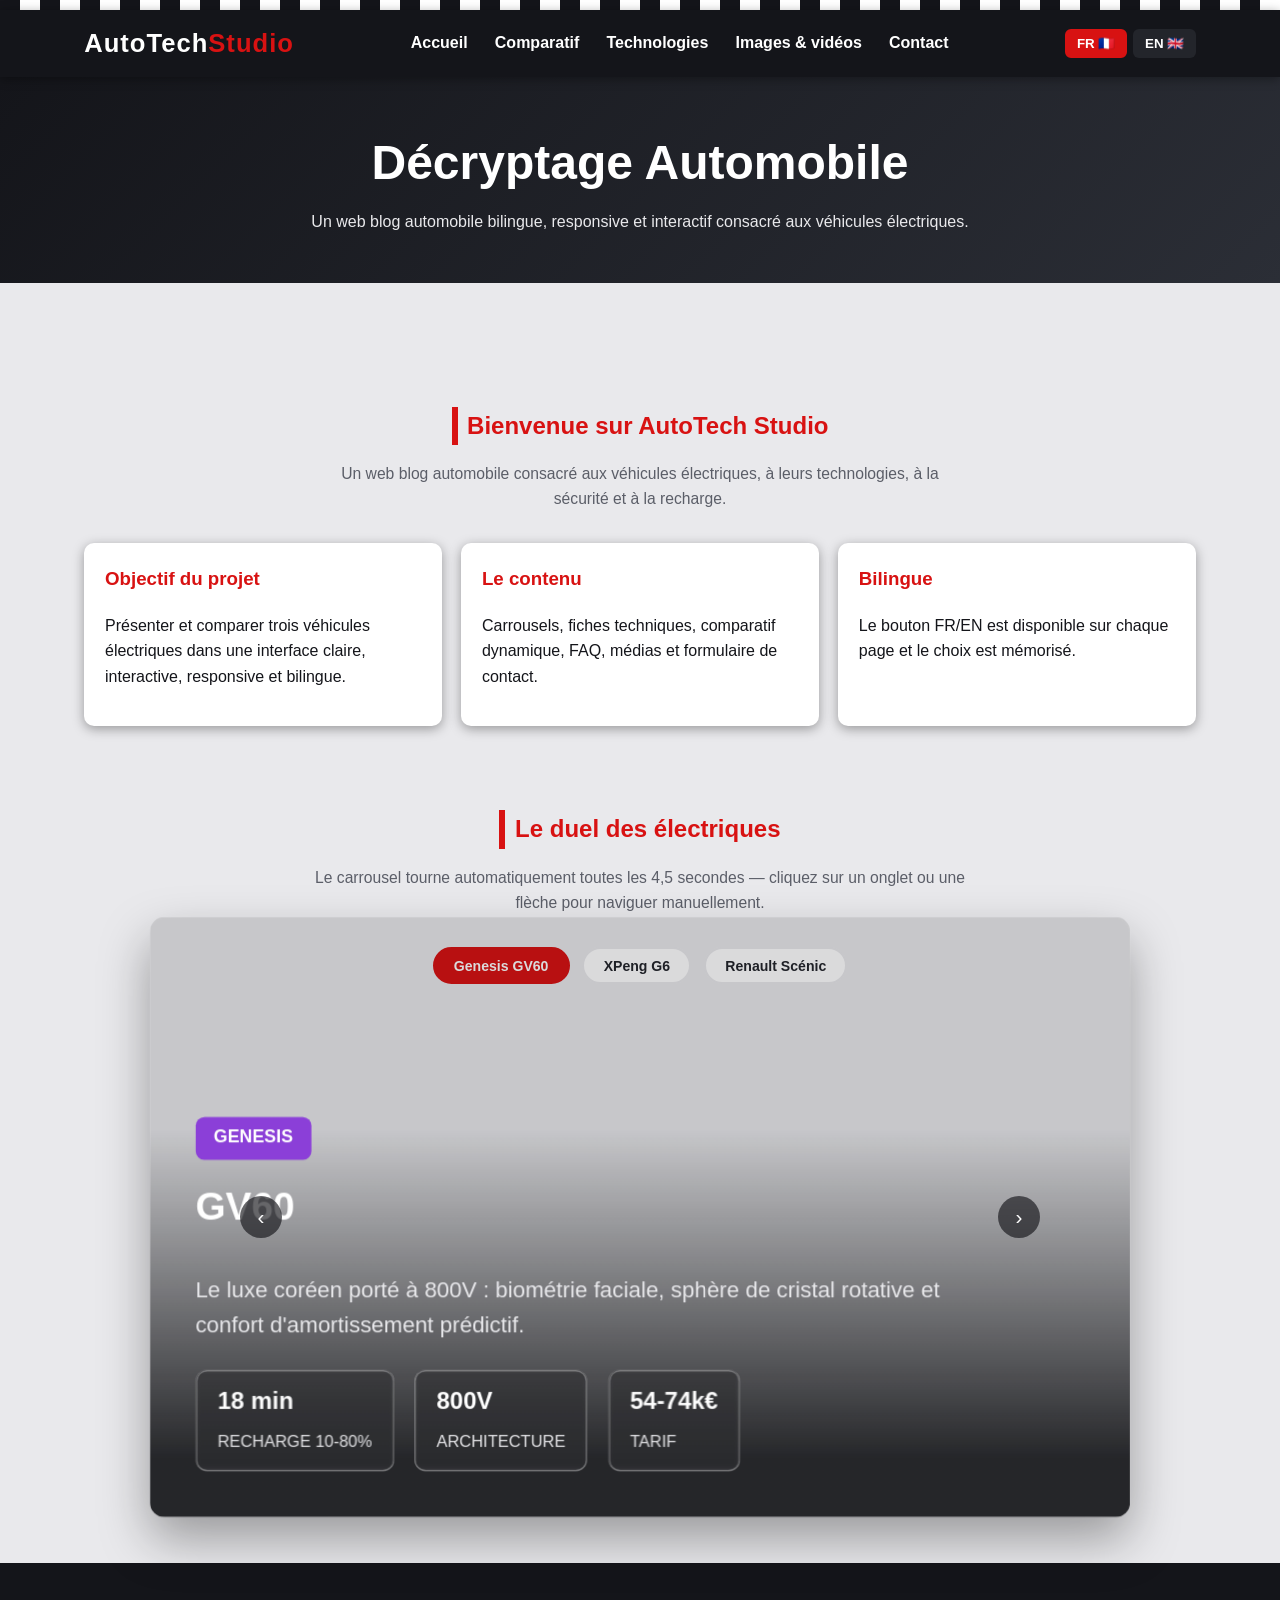
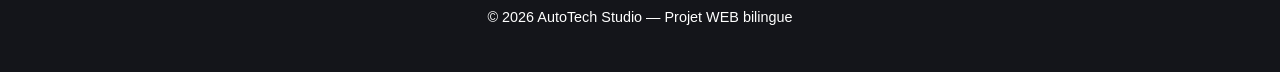
==== commit 6559a227: "Add files via upload" ====
--- a/index.html
+++ b/index.html
@@ -58,4 +58,4 @@
 </div>
 <button class="carousel-ctrl ctrl-next" id="btnNext3d">›</button>
 </div>
-</section></main><footer><p data-lang="fr">© 2026 AutoTech Studio — Projet WEB bilingue</p><p data-lang="en">© 2026 AutoTech Studio — Bilingual WEB project</p></footer><script src="main.js"></script></body></html>
+</section></main><footer><p data-lang="fr">© 2026 AutoTech Studio — Projet WEB bilingue</p><p data-lang="en">© 2026 AutoTech Studio — Bilingual WEB project</p></footer><script src="main.js"></script></body></html>
--- a/style.css
+++ b/style.css
@@ -1,415 +1,271 @@
+/* ============================================
+   AutoTech Studio × MotorLog
+   Thème clair "course automobile", contenu décryptage EV
+   ============================================ */
+
 :root {
-  --bg-space: #07090e;
-  --bg-surface: #0f131c;
-  --border-soft: rgba(255, 255, 255, 0.08);
-  --primary: #0284c7;
-  --primary-glow: #38bdf8;
-  
-  --color-genesis: #a855f7;
-  --glow-genesis: rgba(168, 85, 247, 0.3);
-  --color-xpeng: #06b6d4;
-  --glow-xpeng: rgba(6, 182, 212, 0.3);
-  --color-renault: #eab308;
-  --glow-renault: rgba(234, 179, 8, 0.3);
-  --color-safety: #10b981;
-
-  --text-bright: #f8fafc;
-  --text-dim: #94a3b8;
-  --text-darker: #64748b;
-}
-
-* {
+  --rouge-course: #d81212;
+  --noir-asphalte: #14151a;
+  --gris-fonce: #23252b;
+  --gris-clair: #e9e9ec;
+  --blanc: #ffffff;
+  --jaune-damier: #f2c200;
+  --ombre: rgba(0, 0, 0, 0.35);
+  --rayon: 10px;
+  --transition: 0.25s ease;
+
+  --color-genesis: #8b3fd8;
+  --color-xpeng: #0891b2;
+  --color-renault: #c98a00;
+  --color-safety: #1a8a4a;
+
+  --text-dim: #5b5e68;
+}
+
+* { box-sizing: border-box; }
+
+html { scroll-behavior: smooth; }
+
+body {
   margin: 0;
-  padding: 0;
-  box-sizing: border-box;
-}
-
-body {
-  font-family: 'Segoe UI', system-ui, -apple-system, sans-serif;
-  background-color: var(--bg-space);
-  color: var(--text-bright);
+  font-family: "Segoe UI", Roboto, Arial, sans-serif;
+  background: var(--gris-clair);
+  color: var(--noir-asphalte);
   line-height: 1.6;
-  overflow-x: hidden;
-}
-
-/* Navigation */
-.navbar {
+}
+
+img, video { max-width: 100%; height: auto; border-radius: var(--rayon); }
+
+a { color: inherit; text-decoration: none; }
+
+/* ---------- Bandeau damier ---------- */
+.bandeau-damier {
+  height: 10px;
+  background-image: repeating-linear-gradient(90deg, var(--noir-asphalte) 0 20px, var(--blanc) 20px 40px);
+}
+
+/* ---------- Header / Navigation ---------- */
+header {
+  background: var(--noir-asphalte);
+  color: var(--blanc);
+  box-shadow: 0 2px 10px var(--ombre);
   position: sticky;
   top: 0;
-  z-index: 1000;
-  display: flex;
+  z-index: 100;
+}
+
+.header-inner {
+  max-width: 1150px;
+  margin: 0 auto;
+  display: flex;
+  align-items: center;
   justify-content: space-between;
-  align-items: center;
-  padding: 0.9rem 6%;
-  background: rgba(7, 9, 14, 0.92);
-  backdrop-filter: blur(16px);
-  border-bottom: 1px solid var(--border-soft);
-}
-
-.logo {
-  font-size: 1.35rem;
-  font-weight: 800;
-  letter-spacing: 0.8px;
-  color: #fff;
-  display: flex;
-  align-items: center;
-  gap: 0.6rem;
-  text-decoration: none;
-}
-
-.logo span {
-  color: var(--primary-glow);
-}
-
-.nav-links {
-  display: flex;
-  list-style: none;
-  align-items: center;
-  gap: 1.5rem;
-}
-
-.nav-links > li {
+  padding: 0.8rem 1.2rem;
+  flex-wrap: wrap;
+}
+
+.logo { font-size: 1.6rem; font-weight: 800; letter-spacing: 1px; color: var(--blanc); }
+.logo span { color: var(--rouge-course); }
+
+nav ul { list-style: none; display: flex; gap: 1.3rem; margin: 0; padding: 0; flex-wrap: wrap; }
+
+nav a {
+  font-weight: 600;
+  padding: 0.4rem 0.2rem;
+  border-bottom: 3px solid transparent;
+  transition: border-color var(--transition), color var(--transition);
+}
+
+nav a:hover, nav a.actif { border-color: var(--rouge-course); color: var(--jaune-damier); }
+
+.lang-switch { display: flex; gap: 0.4rem; align-items: center; }
+
+.lang-switch button {
+  background: var(--gris-fonce);
+  color: var(--blanc);
+  border: 2px solid transparent;
+  border-radius: 6px;
+  padding: 0.3rem 0.6rem;
+  cursor: pointer;
+  font-weight: 700;
+  transition: var(--transition);
+}
+
+.lang-switch button.actif { border-color: var(--rouge-course); background: var(--rouge-course); }
+
+/* ---------- Hero ---------- */
+.hero {
+  background: linear-gradient(rgba(20, 21, 26, 0.78), rgba(20, 21, 26, 0.78)),
+    url("https://images.unsplash.com/photo-1593941707882-a5bba14938c7?auto=format&fit=crop&w=1400&q=60")
+      center/cover no-repeat;
+  color: var(--blanc);
+  padding: 4.5rem 1.5rem;
+  text-align: center;
+}
+
+.hero-badge {
+  display: inline-flex;
+  align-items: center;
+  gap: 0.5rem;
+  padding: 0.35rem 1rem;
+  border-radius: 30px;
+  background: rgba(216, 18, 18, 0.25);
+  border: 1px solid var(--rouge-course);
+  color: var(--jaune-damier);
+  font-size: 0.82rem;
+  font-weight: 700;
+  margin-bottom: 1.2rem;
+}
+
+.hero h1 { font-size: clamp(2rem, 5vw, 3rem); margin-bottom: 0.6rem; }
+.hero p { font-size: 1.1rem; max-width: 680px; margin: 0 auto 1.5rem; color: var(--gris-clair); }
+
+.hero-actions { display: flex; justify-content: center; gap: 1rem; flex-wrap: wrap; }
+
+.btn {
+  display: inline-block;
+  background: var(--rouge-course);
+  color: var(--blanc);
+  padding: 0.7rem 1.6rem;
+  border-radius: var(--rayon);
+  font-weight: 700;
+  transition: transform var(--transition), background var(--transition);
+}
+
+.btn:hover { background: var(--jaune-damier); color: var(--noir-asphalte); transform: translateY(-2px); }
+
+.btn-outline {
+  display: inline-block;
+  background: transparent;
+  color: var(--blanc);
+  border: 2px solid var(--blanc);
+  padding: 0.65rem 1.5rem;
+  border-radius: var(--rayon);
+  font-weight: 700;
+  transition: var(--transition);
+}
+
+.btn-outline:hover { background: var(--blanc); color: var(--noir-asphalte); }
+
+/* ---------- Sections génériques ---------- */
+main { max-width: 1150px; margin: 0 auto; padding: 2.5rem 1.2rem; }
+section { margin-bottom: 4rem; }
+
+.section-header { text-align: center; margin-bottom: 2rem; }
+
+h2 {
+  color: var(--rouge-course);
+  border-left: 6px solid var(--rouge-course);
+  padding-left: 0.6rem;
+  margin-bottom: 0.4rem;
+  display: inline-block;
+}
+
+.section-desc { color: var(--text-dim); max-width: 650px; margin: 0.6rem auto 0; font-size: 0.98rem; }
+
+.carte {
+  background: var(--blanc);
+  border-radius: var(--rayon);
+  box-shadow: 0 3px 12px var(--ombre);
+  padding: 1.5rem;
+}
+
+/* ---------- Onglets voitures (carrousel) ---------- */
+.carousel-tabs-nav { display: flex; justify-content: center; gap: 0.8rem; margin-bottom: 1.4rem; flex-wrap: wrap; }
+
+.car-tab {
+  background: var(--blanc);
+  border: 2px solid var(--gris-clair);
+  color: var(--gris-fonce);
+  padding: 0.55rem 1.2rem;
+  border-radius: 25px;
+  font-size: 0.88rem;
+  font-weight: 700;
+  cursor: pointer;
+  transition: all 0.25s ease;
+}
+
+.car-tab:hover { border-color: var(--rouge-course); }
+.car-tab.active { background: var(--rouge-course); color: var(--blanc); border-color: var(--rouge-course); }
+
+/* ---------- Carrousel 3D ---------- */
+.carousel-3d-scene {
   position: relative;
-}
-
-.nav-links a {
-  color: var(--text-dim);
-  text-decoration: none;
-  font-size: 0.9rem;
-  font-weight: 500;
-  padding: 0.5rem 0.3rem;
-  display: inline-flex;
-  align-items: center;
-  gap: 0.35rem;
-  transition: color 0.2s ease;
-}
-
-.nav-links a:hover {
-  color: var(--primary-glow);
-}
-
-.nav-arrow {
-  font-size: 0.7rem;
-}
-
-/* Menus déroulants */
-.dropdown-menu {
+  max-width: 780px;
+  height: 420px;
+  margin: 0 auto 1.2rem;
+  perspective: 1400px;
+}
+
+.carousel-3d-stage {
+  position: relative;
+  width: 100%;
+  height: 100%;
+  transform-style: preserve-3d;
+  transition: transform 1s cubic-bezier(0.65, 0, 0.35, 1);
+}
+
+.slide3d {
   position: absolute;
-  top: 100%;
-  left: 0;
-  width: 275px;
-  background: rgba(15, 19, 28, 0.97);
-  backdrop-filter: blur(20px);
-  border: 1px solid var(--border-soft);
-  border-radius: 12px;
-  padding: 0.6rem;
-  box-shadow: 0 15px 35px rgba(0, 0, 0, 0.75);
-  list-style: none;
-  opacity: 0;
-  visibility: hidden;
-  transform: translateY(10px);
-  transition: all 0.25s cubic-bezier(0.16, 1, 0.3, 1);
-  z-index: 1001;
-}
-
-.dropdown:hover .dropdown-menu {
-  opacity: 1;
-  visibility: visible;
-  transform: translateY(0);
-}
-
-.dropdown-menu li {
-  margin-bottom: 0.2rem;
-}
-
-.dropdown-menu a {
-  padding: 0.65rem 0.9rem;
-  border-radius: 8px;
-  font-size: 0.86rem;
-  color: var(--text-dim);
-  display: flex;
-  align-items: center;
-  gap: 0.7rem;
-  transition: all 0.2s;
-}
-
-.dropdown-menu a:hover {
-  background: rgba(255, 255, 255, 0.05);
-  color: #fff;
-  transform: translateX(4px);
-}
-
-.dot-genesis { color: var(--color-genesis); font-size: 0.5rem; }
-.dot-xpeng { color: var(--color-xpeng); font-size: 0.5rem; }
-.dot-renault { color: var(--color-renault); font-size: 0.5rem; }
-.yt-icon { color: #ef4444; }
-
-/* Hero / Accueil */
-.hero {
-  position: relative;
-  padding: 4.5rem 1.5rem 3.5rem 1.5rem;
-  text-align: center;
-  border-bottom: 1px solid var(--border-soft);
-  background: radial-gradient(circle at 50% 20%, #151a27 0%, var(--bg-space) 80%);
+  inset: 0;
+  margin: auto;
+  width: 88%;
+  height: 100%;
+  border-radius: var(--rayon);
   overflow: hidden;
-}
-
-.hero::before {
+  backface-visibility: hidden;
+  box-shadow: 0 15px 35px var(--ombre);
+  background-size: cover;
+  background-position: center;
+  display: flex;
+  flex-direction: column;
+  justify-content: flex-end;
+  padding: 2rem;
+  color: var(--blanc);
+}
+
+.slide3d::before {
   content: "";
   position: absolute;
   inset: 0;
-  background-image: 
-    linear-gradient(to right, rgba(255, 255, 255, 0.02) 1px, transparent 1px),
-    linear-gradient(to bottom, rgba(255, 255, 255, 0.02) 1px, transparent 1px);
-  background-size: 45px 45px;
-  pointer-events: none;
-}
-
-.hero-container {
-  position: relative;
-  z-index: 2;
-  max-width: 880px;
-  margin: 0 auto;
-}
-
-.hero-badge {
-  display: inline-flex;
-  align-items: center;
-  gap: 0.5rem;
-  padding: 0.35rem 1rem;
-  border-radius: 30px;
-  background: rgba(56, 189, 248, 0.1);
-  border: 1px solid rgba(56, 189, 248, 0.3);
-  color: var(--primary-glow);
-  font-size: 0.82rem;
-  font-weight: 600;
-  margin-bottom: 1.2rem;
-}
-
-.hero h1 {
-  font-size: 2.7rem;
-  font-weight: 800;
-  line-height: 1.2;
-  margin-bottom: 1rem;
-  background: linear-gradient(180deg, #ffffff 40%, #94a3b8 100%);
-  -webkit-background-clip: text;
-  -webkit-text-fill-color: transparent;
-}
-
-.hero p {
-  font-size: 1.1rem;
-  color: var(--text-dim);
-  margin-bottom: 2rem;
-}
-
-.hero-actions {
-  display: flex;
-  justify-content: center;
-  gap: 1rem;
-  flex-wrap: wrap;
-}
-
-.btn-hero {
-  display: inline-flex;
-  align-items: center;
-  gap: 0.6rem;
-  padding: 0.8rem 1.6rem;
-  background: linear-gradient(135deg, var(--primary) 0%, #0369a1 100%);
-  color: white;
-  border-radius: 10px;
-  text-decoration: none;
-  font-weight: 600;
-  font-size: 0.92rem;
-  box-shadow: 0 8px 25px rgba(2, 132, 199, 0.4);
-  transition: transform 0.2s;
-}
-
-.btn-hero:hover {
-  transform: translateY(-2px);
-}
-
-.btn-hero-outline {
-  display: inline-flex;
-  align-items: center;
-  gap: 0.6rem;
-  padding: 0.8rem 1.6rem;
-  background: rgba(255, 255, 255, 0.04);
-  border: 1px solid var(--border-soft);
-  color: var(--text-bright);
-  border-radius: 10px;
-  text-decoration: none;
-  font-weight: 600;
-  font-size: 0.92rem;
-  transition: background 0.2s, border-color 0.2s;
-}
-
-.btn-hero-outline:hover {
-  background: rgba(255, 255, 255, 0.08);
-  border-color: rgba(255, 255, 255, 0.2);
-}
-
-/* Titres génériques */
-.section-header {
-  text-align: center;
-  margin: 4.5rem 0 2rem 0;
-  padding: 0 1rem;
-}
-
-.section-title {
-  font-size: 2.1rem;
-  font-weight: 800;
-  margin-bottom: 0.4rem;
-}
-
-.section-desc {
-  color: var(--text-dim);
-  font-size: 0.95rem;
-  max-width: 650px;
-  margin: 0 auto;
-}
-
-/* Carrousel */
-.carousel-section {
-  max-width: 1100px;
-  margin: 0 auto;
-  padding: 0 1.5rem;
-}
-
-/* Onglets de contrôle du carrousel */
-.carousel-tabs-nav {
-  display: flex;
-  justify-content: center;
-  gap: 0.8rem;
-  margin-bottom: 1.2rem;
-  flex-wrap: wrap;
-}
-
-.car-tab {
-  background: var(--bg-surface);
-  border: 1px solid var(--border-soft);
-  color: var(--text-dim);
-  padding: 0.6rem 1.3rem;
-  border-radius: 25px;
-  font-size: 0.88rem;
-  font-weight: 700;
-  cursor: pointer;
-  display: inline-flex;
-  align-items: center;
-  gap: 0.5rem;
-  transition: all 0.25s ease;
-}
-
-.car-tab:hover {
-  color: #fff;
-  border-color: rgba(255, 255, 255, 0.25);
-  transform: translateY(-2px);
-}
-
-.car-tab.active {
-  background: rgba(255, 255, 255, 0.08);
-  border-color: var(--primary-glow);
-  color: #fff;
-  box-shadow: 0 0 15px rgba(56, 189, 248, 0.25);
-}
-
-.carousel-wrapper {
-  position: relative;
-  border-radius: 20px;
-  overflow: hidden;
-  border: 1px solid var(--border-soft);
-  box-shadow: 0 20px 40px rgba(0, 0, 0, 0.6);
-  background: var(--bg-surface);
-  min-height: 380px;
-}
-
-.carousel-slide {
-  position: absolute;
-  inset: 0;
-  opacity: 0;
-  display: flex;
-  flex-direction: column;
-  justify-content: center;
-  padding: 2.5rem 4rem;
-  transition: opacity 0.5s ease;
-}
-
-.carousel-slide.active {
-  opacity: 1;
-  position: relative;
-}
-
-.slide-gv60 {
-  background: radial-gradient(circle at 85% 15%, var(--glow-genesis), transparent 50%),
-              linear-gradient(135deg, #181126 0%, var(--bg-surface) 100%);
-  border-left: 6px solid var(--color-genesis);
-}
-
-.slide-g6 {
-  background: radial-gradient(circle at 85% 15%, var(--glow-xpeng), transparent 50%),
-              linear-gradient(135deg, #0d1a29 0%, var(--bg-surface) 100%);
-  border-left: 6px solid var(--color-xpeng);
-}
-
-.slide-scenic {
-  background: radial-gradient(circle at 85% 15%, var(--glow-renault), transparent 50%),
-              linear-gradient(135deg, #1e1b0e 0%, var(--bg-surface) 100%);
-  border-left: 6px solid var(--color-renault);
-}
+  background: linear-gradient(to top, rgba(10, 11, 14, 0.88) 10%, rgba(10, 11, 14, 0.15) 65%);
+  z-index: 0;
+}
+
+.slide3d > * { position: relative; z-index: 1; }
 
 .brand-pill {
   display: inline-flex;
   align-items: center;
   gap: 0.5rem;
   font-size: 0.78rem;
-  font-weight: 700;
+  font-weight: 800;
   text-transform: uppercase;
   padding: 0.3rem 0.8rem;
   border-radius: 6px;
-  margin-bottom: 0.8rem;
+  margin-bottom: 0.7rem;
   width: fit-content;
 }
 
-.pill-genesis { background: rgba(168, 85, 247, 0.2); color: var(--color-genesis); }
-.pill-xpeng { background: rgba(6, 182, 212, 0.2); color: var(--color-xpeng); }
-.pill-renault { background: rgba(234, 179, 8, 0.2); color: var(--color-renault); }
-
-.carousel-slide h3 {
-  font-size: 2rem;
-  margin-bottom: 0.6rem;
-}
-
-.carousel-slide p {
-  color: var(--text-dim);
-  font-size: 1rem;
-  max-width: 720px;
-  margin-bottom: 1.8rem;
-}
-
-.specs-chips {
-  display: flex;
-  gap: 1.2rem;
-  flex-wrap: wrap;
-}
+.pill-genesis { background: var(--color-genesis); color: var(--blanc); }
+.pill-xpeng { background: var(--color-xpeng); color: var(--blanc); }
+.pill-renault { background: var(--color-renault); color: var(--blanc); }
+
+.slide3d h3 { font-size: 1.7rem; margin: 0 0 0.5rem; }
+.slide3d p { font-size: 0.98rem; max-width: 560px; margin-bottom: 1.2rem; color: var(--gris-clair); }
+
+.specs-chips { display: flex; gap: 0.9rem; flex-wrap: wrap; }
 
 .spec-chip {
-  background: rgba(255, 255, 255, 0.04);
-  border: 1px solid rgba(255, 255, 255, 0.08);
-  padding: 0.6rem 1.1rem;
-  border-radius: 10px;
-}
-
-.spec-chip strong {
-  display: block;
-  font-size: 1.2rem;
-  font-weight: 800;
-  color: #fff;
-}
-
-.spec-chip span {
-  font-size: 0.75rem;
-  color: var(--text-darker);
-  text-transform: uppercase;
-}
+  background: rgba(255, 255, 255, 0.12);
+  border: 1px solid rgba(255, 255, 255, 0.3);
+  padding: 0.5rem 0.9rem;
+  border-radius: 8px;
+  backdrop-filter: blur(2px);
+}
+
+.spec-chip strong { display: block; font-size: 1.05rem; font-weight: 800; }
+.spec-chip span { font-size: 0.72rem; text-transform: uppercase; color: var(--gris-clair); }
 
 .carousel-ctrl {
   position: absolute;
@@ -418,273 +274,199 @@
   width: 42px;
   height: 42px;
   border-radius: 50%;
-  background: rgba(15, 19, 28, 0.85);
-  border: 1px solid var(--border-soft);
-  color: white;
+  background: rgba(20, 21, 26, 0.65);
+  border: none;
+  color: var(--blanc);
+  font-size: 1.3rem;
   display: flex;
   align-items: center;
   justify-content: center;
   cursor: pointer;
   z-index: 10;
-  transition: all 0.2s;
-}
-
-.carousel-ctrl:hover {
-  background: var(--primary);
-  border-color: var(--primary);
-}
-
-.ctrl-prev { left: 1.2rem; }
-.ctrl-next { right: 1.2rem; }
-
-/* Hub Ingénierie & Sécurité */
-.hub-container {
-  max-width: 1100px;
+  transition: var(--transition);
+}
+
+.carousel-ctrl:hover { background: var(--rouge-course); }
+.ctrl-prev { left: -10px; }
+.ctrl-next { right: -10px; }
+
+/* ---------- Carrousel 3D CSS pur ---------- */
+.scene-3d {
+  position: relative;
+  width: 100%;
+  max-width: 640px;
+  height: 380px;
   margin: 0 auto;
-  padding: 0 1.5rem;
-}
-
-.model-selector-bar {
-  display: flex;
-  justify-content: center;
-  gap: 1rem;
-  margin-bottom: 2rem;
-  flex-wrap: wrap;
-}
+  perspective: 1300px;
+}
+
+.anneau-3d {
+  position: absolute;
+  inset: 0;
+  margin: auto;
+  width: 78%;
+  height: 100%;
+  transform-style: preserve-3d;
+  animation: tourner-3d 16s linear infinite;
+}
+
+.scene-3d:hover .anneau-3d { animation-play-state: paused; }
+
+@keyframes tourner-3d {
+  from { transform: rotateY(0deg); }
+  to   { transform: rotateY(360deg); }
+}
+
+.carte-3d {
+  position: absolute;
+  inset: 0;
+  border-radius: var(--rayon);
+  overflow: hidden;
+  background-size: cover;
+  background-position: center;
+  box-shadow: 0 15px 35px var(--ombre);
+  display: flex;
+  flex-direction: column;
+  justify-content: flex-end;
+  padding: 1.6rem;
+  color: var(--blanc);
+  backface-visibility: hidden;
+}
+
+.carte-3d::before {
+  content: "";
+  position: absolute;
+  inset: 0;
+  background: linear-gradient(to top, rgba(10, 11, 14, 0.9) 15%, rgba(10, 11, 14, 0.1) 70%);
+}
+
+.carte-3d > * { position: relative; z-index: 1; }
+
+/* 3 faces sur l'anneau : 120° d'écart, rayon ~340px */
+.carte-3d:nth-child(1) { transform: rotateY(0deg) translateZ(340px); }
+.carte-3d:nth-child(2) { transform: rotateY(120deg) translateZ(340px); }
+.carte-3d:nth-child(3) { transform: rotateY(240deg) translateZ(340px); }
+
+.pastille {
+  display: inline-block;
+  width: fit-content;
+  font-size: 0.72rem;
+  font-weight: 800;
+  text-transform: uppercase;
+  padding: 0.25rem 0.7rem;
+  border-radius: 6px;
+  margin-bottom: 0.5rem;
+}
+.pastille-genesis { background: var(--color-genesis); }
+.pastille-xpeng { background: var(--color-xpeng); }
+.pastille-renault { background: var(--color-renault); }
+
+.carte-3d h3 { margin: 0; font-size: 1.4rem; }
+
+@media (prefers-reduced-motion: reduce) {
+  .anneau-3d { animation: none; }
+}
+
+/* ---------- Hub Ingénierie & Sécurité ---------- */
+.model-selector-bar { display: flex; justify-content: center; gap: 1rem; margin-bottom: 1.8rem; flex-wrap: wrap; }
 
 .model-nav-btn {
-  background: var(--bg-surface);
-  border: 1px solid var(--border-soft);
-  color: var(--text-dim);
-  padding: 0.75rem 1.5rem;
+  background: var(--blanc);
+  border: 2px solid var(--gris-clair);
+  color: var(--gris-fonce);
+  padding: 0.7rem 1.4rem;
   border-radius: 12px;
   font-size: 0.95rem;
   font-weight: 700;
   cursor: pointer;
-  display: inline-flex;
-  align-items: center;
-  gap: 0.6rem;
   transition: all 0.2s;
 }
 
-.model-nav-btn:hover {
-  color: #fff;
-  border-color: rgba(255, 255, 255, 0.2);
-}
-
-.model-nav-btn.active-genesis {
-  border-color: var(--color-genesis);
-  color: #fff;
-  background: rgba(168, 85, 247, 0.15);
-  box-shadow: 0 0 20px var(--glow-genesis);
-}
-
-.model-nav-btn.active-xpeng {
-  border-color: var(--color-xpeng);
-  color: #fff;
-  background: rgba(6, 182, 212, 0.15);
-  box-shadow: 0 0 20px var(--glow-xpeng);
-}
-
-.model-nav-btn.active-renault {
-  border-color: var(--color-renault);
-  color: #fff;
-  background: rgba(234, 179, 8, 0.15);
-  box-shadow: 0 0 20px var(--glow-renault);
-}
+.model-nav-btn:hover { border-color: var(--rouge-course); }
+.model-nav-btn.active-genesis { border-color: var(--color-genesis); background: var(--color-genesis); color: var(--blanc); }
+.model-nav-btn.active-xpeng { border-color: var(--color-xpeng); background: var(--color-xpeng); color: var(--blanc); }
+.model-nav-btn.active-renault { border-color: var(--color-renault); background: var(--color-renault); color: var(--blanc); }
 
 .hub-content-card {
-  background: var(--bg-surface);
-  border-radius: 20px;
-  border: 1px solid var(--border-soft);
-  padding: 2.2rem;
   display: grid;
   grid-template-columns: 1fr 1fr;
-  gap: 2.5rem;
-  box-shadow: 0 15px 35px rgba(0, 0, 0, 0.5);
+  gap: 2rem;
 }
 
 .hub-col-title {
-  font-size: 1.15rem;
-  font-weight: 700;
-  color: #fff;
-  display: flex;
-  align-items: center;
-  gap: 0.6rem;
-  margin-bottom: 1.2rem;
-  padding-bottom: 0.6rem;
-  border-bottom: 1px solid var(--border-soft);
-}
-
-.tech-mini-list {
-  list-style: none;
-  display: flex;
-  flex-direction: column;
-  gap: 0.9rem;
-}
-
-.tech-mini-item {
-  background: rgba(255, 255, 255, 0.025);
-  border: 1px solid rgba(255, 255, 255, 0.05);
-  padding: 0.85rem 1.1rem;
-  border-radius: 10px;
-}
-
-.tech-mini-item h5 {
-  font-size: 0.92rem;
-  color: var(--primary-glow);
-  margin-bottom: 0.25rem;
-  display: flex;
-  align-items: center;
-  gap: 0.5rem;
-}
-
-.tech-mini-item p {
-  font-size: 0.86rem;
-  color: var(--text-dim);
-  line-height: 1.45;
-}
-
-/* Studio Comparatif */
-.studio-container {
-  max-width: 1100px;
-  margin: 0 auto;
-  padding: 0 1.5rem;
-}
-
-.studio-tabs {
-  display: flex;
-  justify-content: center;
-  gap: 0.8rem;
-  margin-bottom: 2rem;
-  flex-wrap: wrap;
-}
+  font-size: 1.1rem;
+  font-weight: 700;
+  color: var(--noir-asphalte);
+  margin-bottom: 1rem;
+  padding-bottom: 0.5rem;
+  border-bottom: 2px solid var(--gris-clair);
+}
+
+.tech-mini-list { list-style: none; margin: 0; padding: 0; display: flex; flex-direction: column; gap: 0.8rem; }
+
+.tech-mini-item { background: var(--gris-clair); padding: 0.85rem 1.1rem; border-radius: 8px; }
+.tech-mini-item h5 { margin: 0 0 0.25rem; font-size: 0.92rem; color: var(--rouge-course); }
+.tech-mini-item p { margin: 0; font-size: 0.86rem; color: var(--text-dim); }
+.tech-mini-item.securite h5 { color: var(--color-safety); }
+
+/* ---------- Studio comparatif ---------- */
+.studio-tabs { display: flex; justify-content: center; gap: 0.8rem; margin-bottom: 1.8rem; flex-wrap: wrap; }
 
 .tab-btn {
-  background: var(--bg-surface);
-  border: 1px solid var(--border-soft);
-  color: var(--text-dim);
-  padding: 0.65rem 1.2rem;
+  background: var(--blanc);
+  border: 2px solid var(--gris-clair);
+  color: var(--gris-fonce);
+  padding: 0.6rem 1.2rem;
   border-radius: 30px;
   font-size: 0.88rem;
-  font-weight: 600;
+  font-weight: 700;
   cursor: pointer;
-  display: inline-flex;
-  align-items: center;
-  gap: 0.5rem;
-  transition: all 0.2s ease;
-}
-
-.tab-btn:hover {
-  color: #fff;
-}
-
-.tab-btn.active {
-  background: linear-gradient(135deg, rgba(2, 132, 199, 0.25) 0%, rgba(56, 189, 248, 0.1) 100%);
-  border-color: var(--primary-glow);
-  color: #fff;
-}
-
-.comparison-cards-grid {
-  display: grid;
-  grid-template-columns: repeat(auto-fit, minmax(310px, 1fr));
-  gap: 1.6rem;
-}
+  transition: all 0.2s;
+}
+
+.tab-btn:hover { border-color: var(--rouge-course); }
+.tab-btn.active { background: var(--rouge-course); border-color: var(--rouge-course); color: var(--blanc); }
+
+.comparison-cards-grid { display: grid; grid-template-columns: repeat(auto-fit, minmax(300px, 1fr)); gap: 1.4rem; }
 
 .lux-compare-card {
-  background: var(--bg-surface);
-  border-radius: 16px;
-  border: 1px solid var(--border-soft);
-  padding: 1.6rem;
+  background: var(--blanc);
+  border-radius: var(--rayon);
+  box-shadow: 0 3px 12px var(--ombre);
+  padding: 1.5rem;
   display: flex;
   flex-direction: column;
   justify-content: space-between;
 }
 
-.card-border-genesis { border-top: 4px solid var(--color-genesis); }
-.card-border-xpeng { border-top: 4px solid var(--color-xpeng); }
-.card-border-renault { border-top: 4px solid var(--color-renault); }
-
-.lux-card-header {
-  display: flex;
-  justify-content: space-between;
-  align-items: flex-start;
-  margin-bottom: 1rem;
-}
-
-.lux-card-header h4 {
-  font-size: 1.2rem;
-  color: #fff;
-}
-
-.lux-card-header span {
-  font-size: 0.78rem;
-  color: var(--text-darker);
-  text-transform: uppercase;
-  font-weight: 600;
-}
-
-.badge-score {
-  font-size: 0.8rem;
-  font-weight: 800;
-  padding: 0.25rem 0.65rem;
-  border-radius: 15px;
-}
-
-.score-genesis { background: rgba(168, 85, 247, 0.15); color: var(--color-genesis); border: 1px solid rgba(168, 85, 247, 0.3); }
-.score-xpeng { background: rgba(6, 182, 212, 0.15); color: var(--color-xpeng); border: 1px solid rgba(6, 182, 212, 0.3); }
-.score-renault { background: rgba(234, 179, 8, 0.15); color: var(--color-renault); border: 1px solid rgba(234, 179, 8, 0.3); }
-
-.lux-card-content {
-  font-size: 0.92rem;
-  color: var(--text-dim);
-  margin-bottom: 1.4rem;
-  min-height: 70px;
-}
-
-.telemetry-gauge {
-  background: rgba(255, 255, 255, 0.04);
-  padding: 0.8rem;
-  border-radius: 10px;
-}
-
-.gauge-label {
-  display: flex;
-  justify-content: space-between;
-  font-size: 0.78rem;
-  color: var(--text-darker);
-  margin-bottom: 0.4rem;
-  font-weight: 600;
-  text-transform: uppercase;
-}
-
-.gauge-track {
-  height: 5px;
-  background: #1a2230;
-  border-radius: 3px;
-  overflow: hidden;
-}
-
-.gauge-fill {
-  height: 100%;
-  border-radius: 3px;
-}
-
+.card-border-genesis { border-top: 5px solid var(--color-genesis); }
+.card-border-xpeng { border-top: 5px solid var(--color-xpeng); }
+.card-border-renault { border-top: 5px solid var(--color-renault); }
+
+.lux-card-header { display: flex; justify-content: space-between; align-items: flex-start; margin-bottom: 0.9rem; gap: 0.6rem; }
+.lux-card-header h4 { margin: 0; font-size: 1.15rem; }
+.lux-card-header span { font-size: 0.75rem; color: var(--text-dim); text-transform: uppercase; font-weight: 700; }
+
+.badge-score { font-size: 0.78rem; font-weight: 800; padding: 0.25rem 0.6rem; border-radius: 15px; white-space: nowrap; }
+.score-genesis { background: rgba(139, 63, 216, 0.15); color: var(--color-genesis); }
+.score-xpeng { background: rgba(8, 145, 178, 0.15); color: var(--color-xpeng); }
+.score-renault { background: rgba(201, 138, 0, 0.18); color: var(--color-renault); }
+
+.lux-card-content { font-size: 0.92rem; color: var(--text-dim); margin-bottom: 1.2rem; min-height: 65px; }
+
+.telemetry-gauge { background: var(--gris-clair); padding: 0.7rem; border-radius: 8px; }
+.gauge-label { display: flex; justify-content: space-between; font-size: 0.75rem; color: var(--text-dim); margin-bottom: 0.4rem; font-weight: 700; text-transform: uppercase; }
+.gauge-track { height: 6px; background: #d3d4d9; border-radius: 3px; overflow: hidden; }
+.gauge-fill { height: 100%; border-radius: 3px; transition: width 0.6s ease; }
 .fill-genesis { background: var(--color-genesis); }
 .fill-xpeng { background: var(--color-xpeng); }
 .fill-renault { background: var(--color-renault); }
 
-/* Accordéons */
-.accordion-section {
-  max-width: 1000px;
-  margin: 0 auto;
-  padding: 0 1.5rem;
-}
-
+/* ---------- Accordéon FAQ ---------- */
 .accordion-item {
-  background: var(--bg-surface);
-  border: 1px solid var(--border-soft);
-  border-radius: 12px;
+  background: var(--blanc);
+  border-radius: var(--rayon);
+  box-shadow: 0 2px 8px var(--ombre);
   margin-bottom: 0.8rem;
   overflow: hidden;
 }
@@ -694,179 +476,128 @@
   padding: 1.1rem 1.4rem;
   background: none;
   border: none;
-  color: #fff;
-  font-size: 1.05rem;
+  color: var(--noir-asphalte);
+  font-size: 1.02rem;
   font-weight: 700;
   display: flex;
   justify-content: space-between;
   align-items: center;
   cursor: pointer;
-}
-
-.accordion-header i.chevron {
-  color: var(--text-darker);
-  transition: transform 0.3s ease;
-}
-
-.accordion-item.active .accordion-header i.chevron {
-  transform: rotate(180deg);
-  color: var(--primary-glow);
-}
-
-.accordion-body {
-  max-height: 0;
-  overflow: hidden;
-  transition: max-height 0.35s ease;
-  padding: 0 1.4rem;
-  color: var(--text-dim);
-  font-size: 0.92rem;
-}
-
-.accordion-item.active .accordion-body {
-  padding-bottom: 1.4rem;
-}
-
-.brand-meta {
-  display: flex;
-  gap: 0.8rem;
-  margin-bottom: 0.8rem;
-  font-size: 0.82rem;
-}
-
-.meta-tag {
-  background: rgba(255, 255, 255, 0.05);
-  padding: 0.2rem 0.6rem;
-  border-radius: 6px;
-  color: var(--text-bright);
-}
-
-/* Section Vidéos */
-.video-section {
-  max-width: 1100px;
-  margin: 0 auto;
-  padding: 0 1.5rem 4.5rem 1.5rem;
-}
-
-.video-grid {
-  display: grid;
-  grid-template-columns: repeat(auto-fit, minmax(300px, 1fr));
-  gap: 1.6rem;
-}
-
-.video-card {
-  background: var(--bg-surface);
-  border-radius: 16px;
-  overflow: hidden;
-  border: 1px solid var(--border-soft);
-  display: flex;
-  flex-direction: column;
-}
+  text-align: left;
+}
+
+.accordion-header .chevron { transition: transform 0.3s ease; color: var(--rouge-course); }
+.accordion-item.active .accordion-header .chevron { transform: rotate(180deg); }
+
+.accordion-body { max-height: 0; overflow: hidden; transition: max-height 0.35s ease; padding: 0 1.4rem; color: var(--text-dim); font-size: 0.94rem; }
+.accordion-item.active .accordion-body { padding-bottom: 1.3rem; }
+
+/* ---------- Vidéos ---------- */
+.video-grid { display: grid; grid-template-columns: repeat(auto-fit, minmax(280px, 1fr)); gap: 1.4rem; }
+
+.video-card { background: var(--blanc); border-radius: var(--rayon); overflow: hidden; box-shadow: 0 3px 12px var(--ombre); display: flex; flex-direction: column; }
 
 .video-screen {
   height: 150px;
-  background: radial-gradient(circle at center, #2b1115 0%, #0d0c11 100%);
-  display: flex;
-  flex-direction: column;
+  background: linear-gradient(135deg, var(--noir-asphalte), var(--gris-fonce));
+  display: flex;
   align-items: center;
   justify-content: center;
-  position: relative;
-  border-bottom: 2px solid #ef4444;
 }
 
 .play-btn-circle {
-  width: 48px;
-  height: 48px;
-  background: #ef4444;
-  color: white;
+  width: 46px;
+  height: 46px;
+  background: var(--rouge-course);
+  color: var(--blanc);
   border-radius: 50%;
   display: flex;
   align-items: center;
   justify-content: center;
   font-size: 1.2rem;
-  box-shadow: 0 0 20px rgba(239, 68, 68, 0.5);
-}
-
-.video-duration {
-  position: absolute;
-  bottom: 0.6rem;
-  right: 0.6rem;
-  background: rgba(0, 0, 0, 0.85);
-  font-size: 0.72rem;
-  font-weight: 700;
-  padding: 0.2rem 0.45rem;
-  border-radius: 4px;
-  color: #f1f5f9;
-}
-
-.video-card-body {
-  padding: 1.3rem;
-  flex-grow: 1;
-  display: flex;
-  flex-direction: column;
-  justify-content: space-between;
-}
-
-.creator-tag {
-  display: flex;
-  align-items: center;
-  gap: 0.5rem;
-  color: var(--primary-glow);
-  font-size: 0.85rem;
-  font-weight: 700;
-  margin-bottom: 0.4rem;
-}
-
-.video-card-body h3 {
-  font-size: 1.02rem;
-  margin-bottom: 0.5rem;
-  color: #fff;
-}
-
-.video-card-body p {
-  font-size: 0.86rem;
-  color: var(--text-dim);
-  margin-bottom: 1.1rem;
-}
+}
+
+.video-card-body { padding: 1.2rem; flex-grow: 1; display: flex; flex-direction: column; justify-content: space-between; }
+.creator-tag { color: var(--rouge-course); font-size: 0.82rem; font-weight: 700; margin-bottom: 0.3rem; text-transform: uppercase; }
+.video-card-body h3 { margin: 0 0 0.4rem; font-size: 1.02rem; }
+.video-card-body p { margin: 0 0 1rem; font-size: 0.86rem; color: var(--text-dim); }
 
 .btn-yt-link {
   display: inline-flex;
   align-items: center;
   justify-content: center;
   gap: 0.5rem;
-  background: #181d28;
-  color: #f87171;
-  padding: 0.65rem 1rem;
+  background: var(--noir-asphalte);
+  color: var(--blanc);
+  padding: 0.6rem 1rem;
   border-radius: 8px;
-  text-decoration: none;
-  font-weight: 600;
+  font-weight: 700;
   font-size: 0.85rem;
-  border: 1px solid rgba(255, 255, 255, 0.08);
-  transition: all 0.2s;
-}
-
-.btn-yt-link:hover {
-  background: #ef4444;
-  color: white;
-}
-
-/* Footer */
-footer {
-  background: #040508;
-  border-top: 1px solid var(--border-soft);
-  padding: 2.5rem 1.5rem;
-  text-align: center;
-  color: var(--text-darker);
-  font-size: 0.88rem;
-}
-
-.footer-sub {
-  margin-top: 0.5rem;
-  font-size: 0.8rem;
-  color: #475569;
-}
-
-@media (max-width: 820px) {
-  .hero h1 { font-size: 2.1rem; }
-  .hub-content-card { grid-template-columns: 1fr; gap: 1.5rem; }
-  .nav-links { display: none; }
-}
+  transition: var(--transition);
+}
+
+.btn-yt-link:hover { background: var(--rouge-course); }
+
+/* ---------- Footer ---------- */
+footer { background: var(--noir-asphalte); color: var(--gris-clair); text-align: center; padding: 1.4rem; font-size: 0.9rem; }
+
+/* ---------- Bascule de langue ---------- */
+[data-lang="en"] { display: none; }
+body.lang-en [data-lang="fr"] { display: none; }
+body.lang-en [data-lang="en"] { display: block; }
+body.lang-en span[data-lang="en"],
+body.lang-en strong[data-lang="en"] { display: inline; }
+
+/* ---------- Responsive ---------- */
+@media (max-width: 780px) {
+  .header-inner { flex-direction: column; align-items: flex-start; gap: 0.6rem; }
+  nav ul { gap: 0.7rem; }
+  .hub-content-card { grid-template-columns: 1fr; }
+  .carousel-3d-scene { height: 480px; }
+  .carousel-ctrl { display: none; }
+  .scene-3d { height: 300px; }
+}
+
+/* ---------- Extensions projet intermédiaire ---------- */
+.page-hero { padding: 3rem 1.2rem; background: linear-gradient(135deg, #14151a, #2b2e36); color: #fff; text-align:center; }
+.page-hero h1 { margin: 0 0 .5rem; font-size: clamp(2rem, 4vw, 3rem); }
+.page-hero p { max-width: 760px; margin: 0 auto; color: var(--gris-clair); }
+.page-nav { display:flex; gap:.65rem; justify-content:center; flex-wrap:wrap; margin-top:1.4rem; }
+.page-nav a { background:#fff; border:1px solid #ddd; padding:.55rem .9rem; border-radius:999px; font-weight:700; }
+.page-nav a:hover { border-color:var(--rouge-course); color:var(--rouge-course); }
+.info-grid { display:grid; grid-template-columns:repeat(auto-fit,minmax(240px,1fr)); gap:1.2rem; }
+.info-card { background:#fff; padding:1.3rem; border-radius:var(--rayon); box-shadow:0 3px 12px var(--ombre); }
+.info-card h3 { margin-top:0; color:var(--rouge-course); }
+.media-grid { display:grid; grid-template-columns:repeat(auto-fit,minmax(280px,1fr)); gap:1.4rem; }
+.media-card { background:#fff; border-radius:var(--rayon); overflow:hidden; box-shadow:0 3px 12px var(--ombre); }
+.media-card img { width:100%; height:210px; object-fit:cover; border-radius:0; display:block; }
+.media-card .media-body { padding:1.1rem; }
+.video-frame { aspect-ratio:16/9; width:100%; border:0; display:block; background:#000; }
+.form-card { max-width:760px; margin:0 auto; }
+.form-grid { display:grid; grid-template-columns:1fr 1fr; gap:1rem; }
+.form-group { display:flex; flex-direction:column; gap:.35rem; margin-bottom:1rem; }
+.form-group.full { grid-column:1/-1; }
+.form-group label { font-weight:700; }
+.form-group input, .form-group textarea, .form-group select { width:100%; border:1px solid #cfd1d7; border-radius:8px; padding:.8rem; font:inherit; background:#fff; }
+.form-group textarea { min-height:150px; resize:vertical; }
+.form-group input:focus, .form-group textarea:focus, .form-group select:focus { outline:3px solid rgba(216,18,18,.15); border-color:var(--rouge-course); }
+.form-check { display:flex; gap:.6rem; align-items:flex-start; margin:1rem 0; }
+.form-check input { margin-top:.35rem; }
+.form-message { margin-top:1rem; padding:.9rem 1rem; border-radius:8px; background:#e9f7ef; color:#17663a; display:none; }
+.form-message.visible { display:block; }
+.gantt-wrap { overflow-x:auto; background:#fff; padding:1rem; border-radius:var(--rayon); box-shadow:0 3px 12px var(--ombre); }
+.gantt { min-width:760px; display:grid; grid-template-columns:220px repeat(7,1fr); gap:2px; }
+.gantt > div { padding:.55rem; background:#f3f4f6; min-height:44px; }
+.gantt .head { background:var(--noir-asphalte); color:#fff; font-weight:700; text-align:center; }
+.gantt .task { font-weight:700; }
+.gantt .bar { background:var(--rouge-course); color:#fff; border-radius:5px; text-align:center; font-size:.8rem; font-weight:700; }
+.test-table { width:100%; border-collapse:collapse; background:#fff; box-shadow:0 3px 12px var(--ombre); border-radius:var(--rayon); overflow:hidden; }
+.test-table th, .test-table td { padding:.75rem; border:1px solid #ddd; vertical-align:top; text-align:left; }
+.test-table th { background:var(--noir-asphalte); color:#fff; }
+.check-list { padding-left:1.2rem; }
+.check-list li { margin-bottom:.5rem; }
+.site-note { padding:1rem 1.2rem; border-left:5px solid var(--jaune-damier); background:#fff; border-radius:8px; }
+footer { background:var(--noir-asphalte); color:#fff; text-align:center; padding:1.8rem 1rem; margin-top:2rem; }
+@media (max-width:780px) { .form-grid { grid-template-columns:1fr; } .form-group.full { grid-column:auto; } nav ul { gap:.55rem; } nav a { font-size:.86rem; } }
+
+.video-responsive{position:relative;width:100%;aspect-ratio:16/9;overflow:hidden;border-radius:16px}.video-responsive iframe{width:100%;height:100%;border:0;display:block}
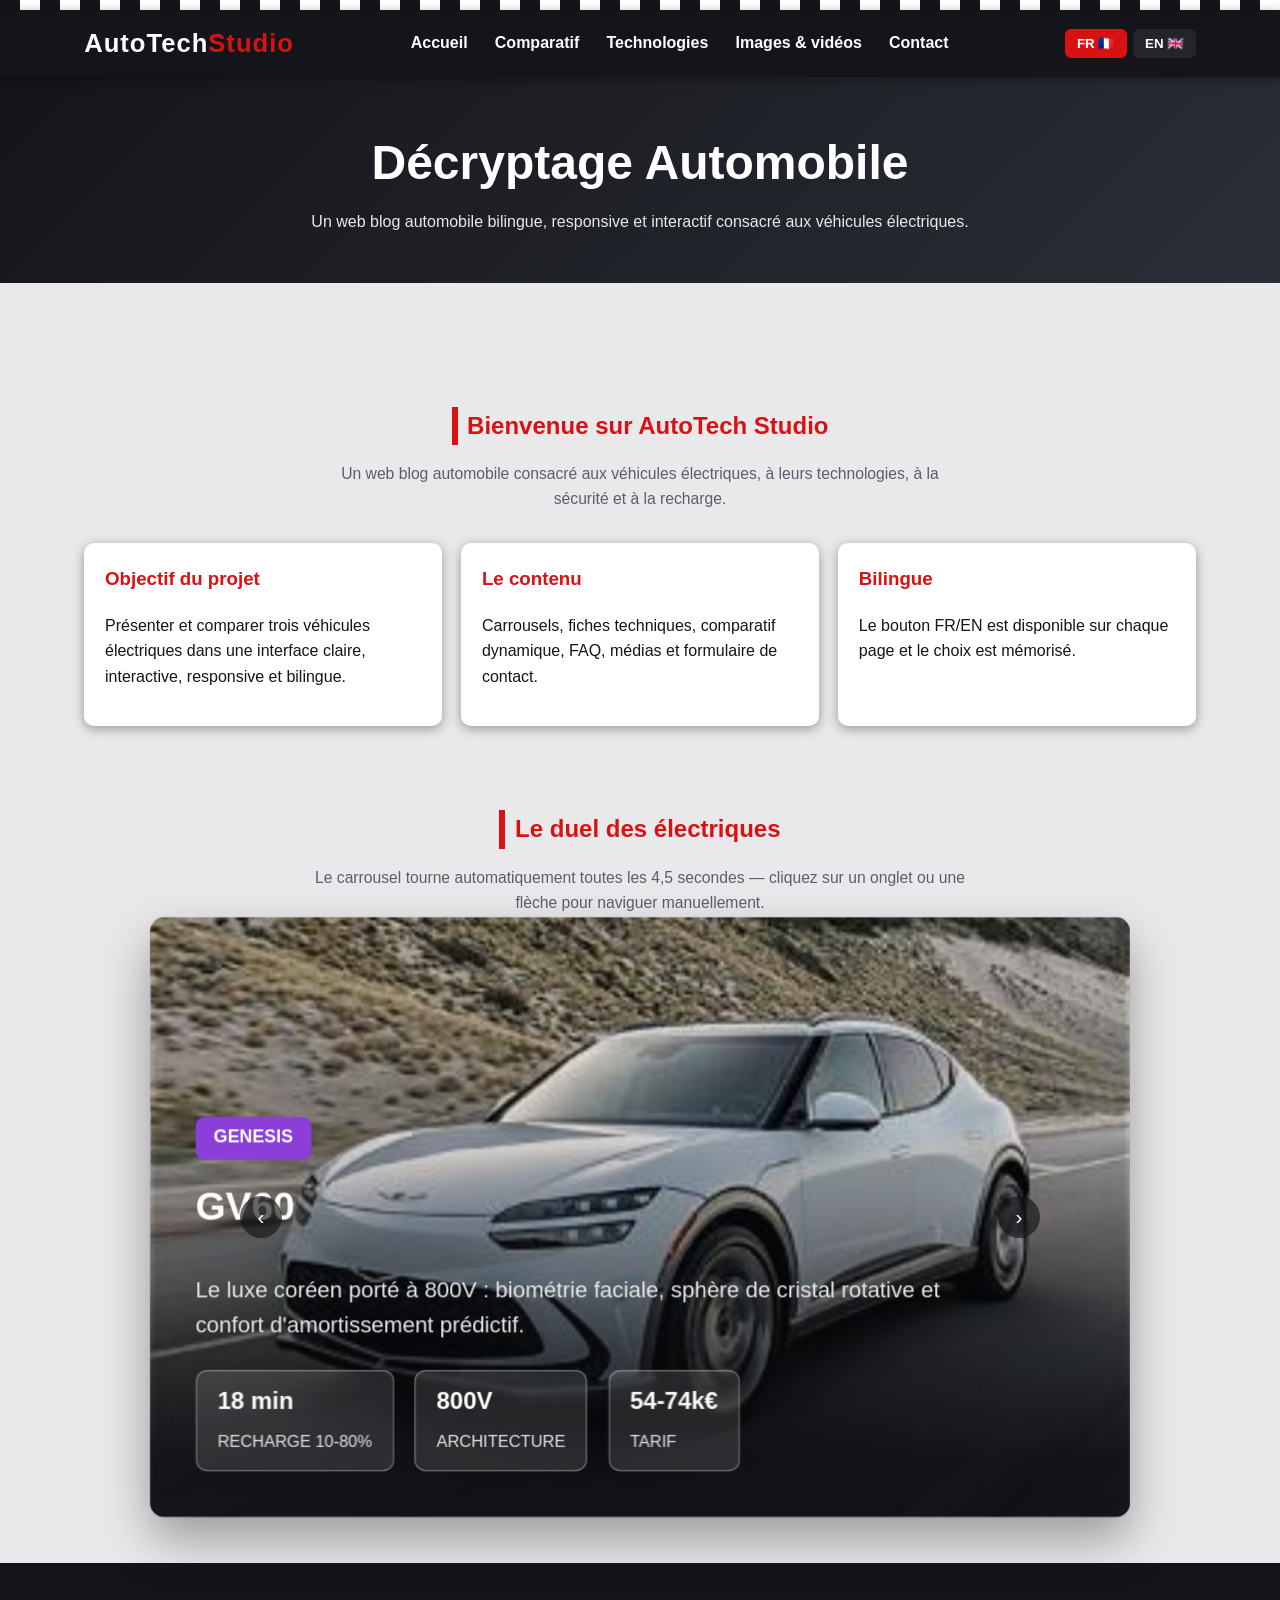
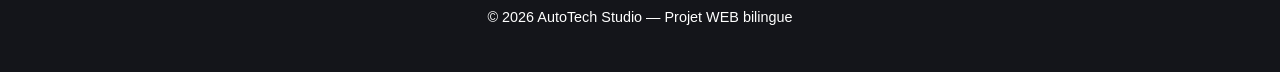
==== commit 39fd2aaa: "Update index.html" ====
--- a/index.html
+++ b/index.html
@@ -22,7 +22,7 @@
 <div class="carousel-3d-scene">
 <button class="carousel-ctrl ctrl-prev" id="btnPrev3d">‹</button>
 <div class="carousel-3d-stage">
-<div class="slide3d" style="background-image:url('images/genesis-gv60.jpg');">
+<div class="slide3d" style="background-image:url('genesis-gv60.jpg');">
 <span class="brand-pill pill-genesis">Genesis</span>
 <h3>GV60</h3>
 <p data-lang="fr">Le luxe coréen porté à 800V : biométrie faciale, sphère de cristal rotative et confort d'amortissement prédictif.</p>
@@ -58,4 +58,4 @@
 </div>
 <button class="carousel-ctrl ctrl-next" id="btnNext3d">›</button>
 </div>
-</section></main><footer><p data-lang="fr">© 2026 AutoTech Studio — Projet WEB bilingue</p><p data-lang="en">© 2026 AutoTech Studio — Bilingual WEB project</p></footer><script src="main.js"></script></body></html>+</section></main><footer><p data-lang="fr">© 2026 AutoTech Studio — Projet WEB bilingue</p><p data-lang="en">© 2026 AutoTech Studio — Bilingual WEB project</p></footer><script src="main.js"></script></body></html>
